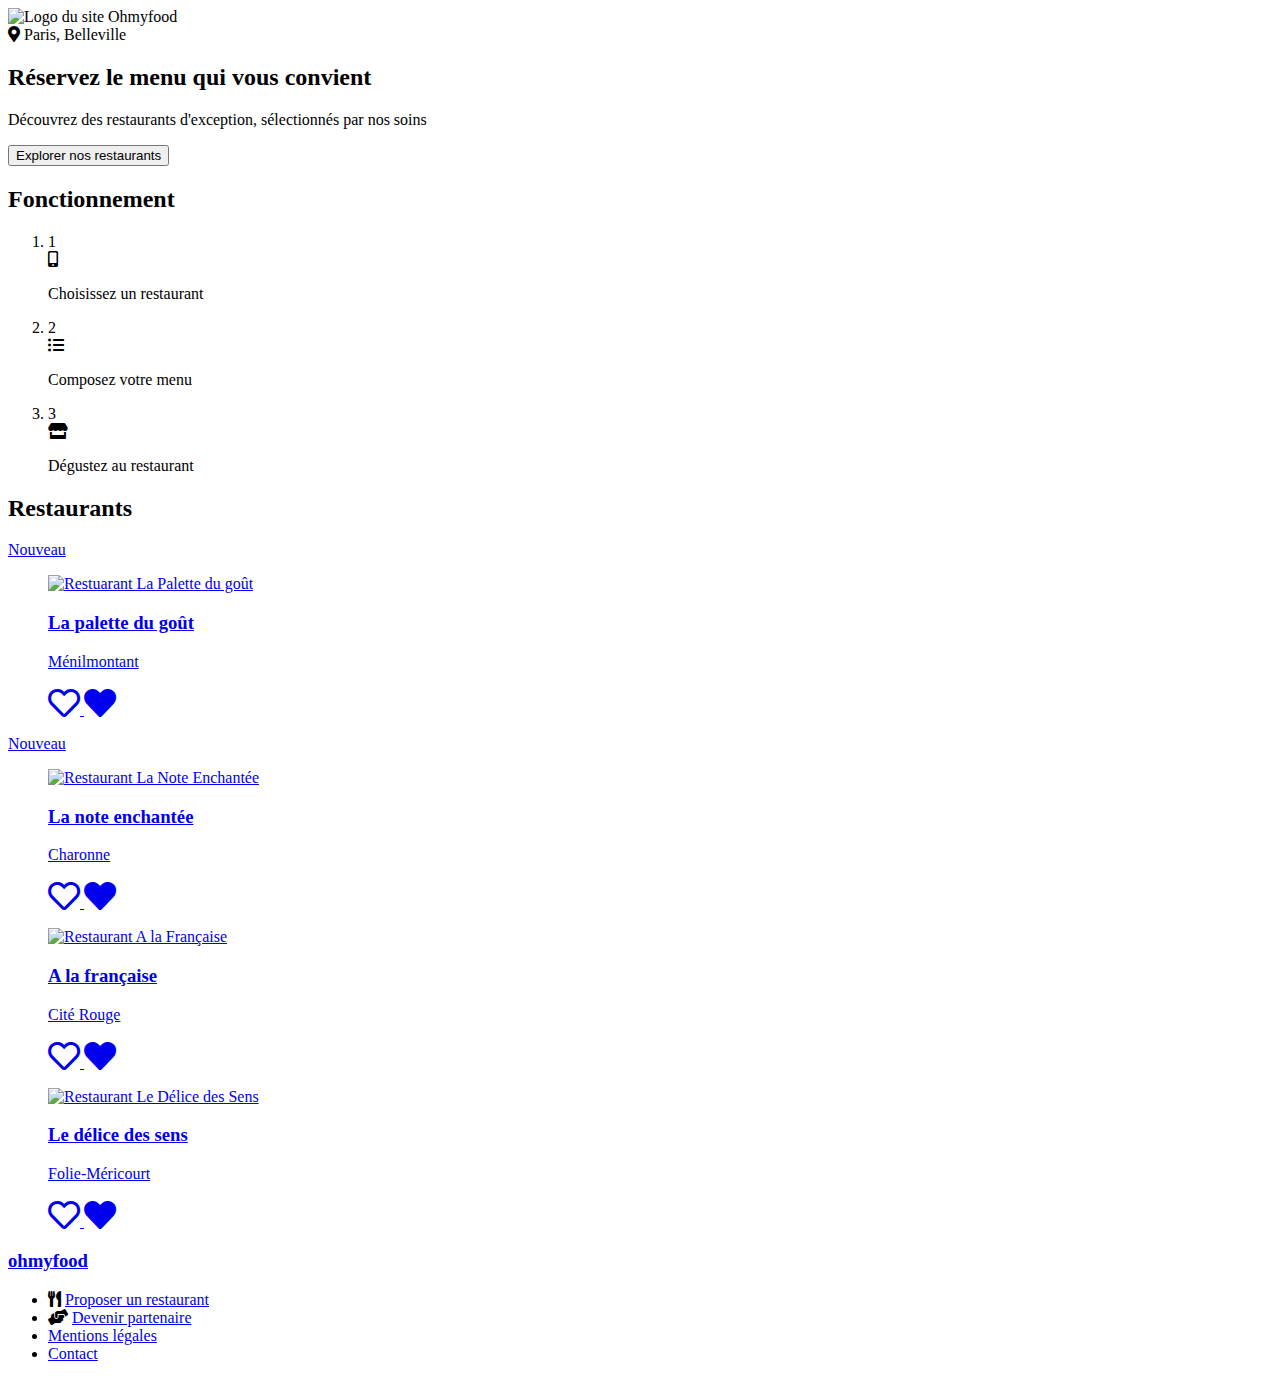
==== index.html @ de65bb00 "Ajout du fichier index.html" ====
<!DOCTYPE html>
<html lang="fr">
<head>
    <meta charset="UTF-8">
    <meta http-equiv="X-UA-Compatible" content="IE=edge">
    <meta name="viewport" content="width=device-width, initial-scale=1.0">
    <title>Ohmyfood</title>
    <link rel="stylesheet" type="text/css" href="sass/normalize.css">
    <link rel="stylesheet" type="text/css" href="sass/style.css">
    <link rel="stylesheet" href="https://cdnjs.cloudflare.com/ajax/libs/font-awesome/5.15.4/css/all.min.css" integrity="sha512-1ycn6IcaQQ40/MKBW2W4Rhis/DbILU74C1vSrLJxCq57o941Ym01SwNsOMqvEBFlcgUa6xLiPY/NS5R+E6ztJQ==" crossorigin="anonymous" referrerpolicy="no-referrer">
</head>
<body>
    <!--Loader-->
    <div class="loading-spinner">
        <div class="loading-spinner__border">
            <div class="loading-spinner__center"></div>
        </div>
    </div>
    <!--Fin du Loader-->
    
    <!--Début du Header-->
    <header>
        <div class="logo">
            <img src="images/logo/ohmyfood.png" alt="Logo du site Ohmyfood">
        </div>
    </header>
    <!--Fin du Header-->
    
    <main>
        <div class="location">
            <i class="fas fa-map-marker-alt"></i> 
            <span class="location__city"> Paris, Belleville</span>
        </div>

        <!--Début de la section Présentation-->
        <section class="presentation">
            <h2 class="presentation__heading">Réservez le menu qui vous convient</h2>
            <p class="presentation__text">Découvrez des restaurants d'exception, sélectionnés par nos soins</p>
            <button class="presentation__button">
                <span>Explorer nos restaurants</span>
            </button>
        </section>
        <!--Fin de la section Présentation-->

        <!--Début de la section Fonctionnement-->
        <section class="process">
            <h2>Fonctionnement</h2>
            <ol class="process__steps">
                <li class="process__step">
                    <div class="process__number">1</div>
                    <div class="process__icon">
                        <i class="fas fa-mobile-alt"></i>
                    </div>
                    <p class="process__text">Choisissez un restaurant</p>
                </li>

                <li class="process__step">
                    <div class="process__number">2</div>
                    <div class="process__icon">
                        <i class="fas fa-list-ul"></i>
                    </div>
                    <p class="process__text">Composez votre menu</p>
                </li>

                <li class="process__step">
                    <div class="process__number">3</div>
                    <div class="process__icon">
                        <i class="fas fa-store"></i>
                    </div>
                    <p class="process__text">Dégustez au restaurant</p>
                </li>
            </ol>
        </section>
        <!--Fin de la section Fonctionnement-->

        <!--Début de la section Restaurants-->
        <section class="restaurants">
            <div class="restaurants__title">
                <h2>Restaurants</h2>
            </div>
            <div class="restaurants__cards">
                <a href="la-palette-du-gout.html" class="card">
                    <div class="btn-new">Nouveau</div>
                    <figure>
                        <img class="card__image" src="images/restaurants/jay-wennington-N_Y88TWmGwA-unsplash.jpg" alt="Restuarant La Palette du goût">
                        <figcaption class="card__legend">
                            <div class="card__content">
                                <h3 class="card__title">La palette du goût</h3>
                                <p class="card__subtitle">Ménilmontant</p>
                            </div>
                            <div class="card__btn__heart">
                                <i class="far fa-heart fa-2x" aria-hidden="true"></i>
                                <i class="fas fa-heart fa-2x fa-heart-animated"></i>
                            </div>
                        </figcaption>   
                    </figure>
                    
                </a>
                <a href="la-note-enchantee.html" class="card">
                    <div class="btn-new">Nouveau</div>
                    <figure>
                        <img class="card__image" src="images/restaurants/stil-u2Lp8tXIcjw-unsplash.jpg" alt="Restaurant La Note Enchantée">
                        <figcaption class="card__legend">
                            <div class="card__content">
                                <h3 class="card__title">La note enchantée</h3>
                                <p class="card__subtitle">Charonne</p>
                            </div>
                            <div class="card__btn__heart">
                                <i class="far fa-heart fa-2x"></i>
                                <i class="fas fa-heart fa-2x fa-heart-animated"></i>
                            </div>
                        </figcaption>
                    </figure>
                </a>
                <a href="a-la-francaise.html" class="card">
                    <figure>
                        <img class="card__image" src="images/restaurants/toa-heftiba-DQKerTsQwi0-unsplash.jpg" alt="Restaurant A la Française">
                        <figcaption class="card__legend">
                            <div class="restaurants__content">
                                <h3 class="card__title">A la française</h3>
                                <p class="card__subtitle">Cité Rouge</p>
                            </div>
                            <div class="card__btn__heart">
                                <i class="far fa-heart fa-2x"></i>
                                <i class="fas fa-heart fa-2x fa-heart-animated"></i>
                            </div>
                        </figcaption>
                    </figure>
                </a>
                <a href="le-delice-des-sens.html" class="card">
                    <figure>
                        <img class="card__image" src="images/restaurants/louis-hansel-shotsoflouis-qNBGVyOCY8Q-unsplash.jpg" alt="Restaurant Le Délice des Sens">
                        <figcaption class="card__legend">
                            <div class="restaurants__content">
                                <h3 class="card__title">Le délice des sens</h3>
                                <p class="card__subtitle">Folie-Méricourt</p>
                            </div>
                            <div class="card__btn__heart">
                                <i class="far fa-heart fa-2x"></i>
                                <i class="fas fa-heart fa-2x fa-heart-animated"></i>
                            </div>
                        </figcaption>
                    </figure>
                </a>
            </div>
        </section>
        <!--Fin de la section Restaurants-->
    </main>

    <!--Début du Footer-->
    <footer>
        <a href="index.html" class="logo">
            <h3>ohmyfood</h3>
        </a>
        <ul>
            <li>
                <i class="fas fa-utensils"></i>
                <a href="#">Proposer un restaurant</a>
            </li>
            <li>
                <i class="fas fa-hands-helping"></i>
                <a href="#">Devenir partenaire</a>
            </li>
            <li>
                <a href="#">Mentions légales</a>
            </li>
            <li>
                <a href="mailto:contact@ohmyfood.com">Contact</a>
            </li>
        </ul>    
    </footer>
    <!--Fin du Footer-->
</body>
</html>
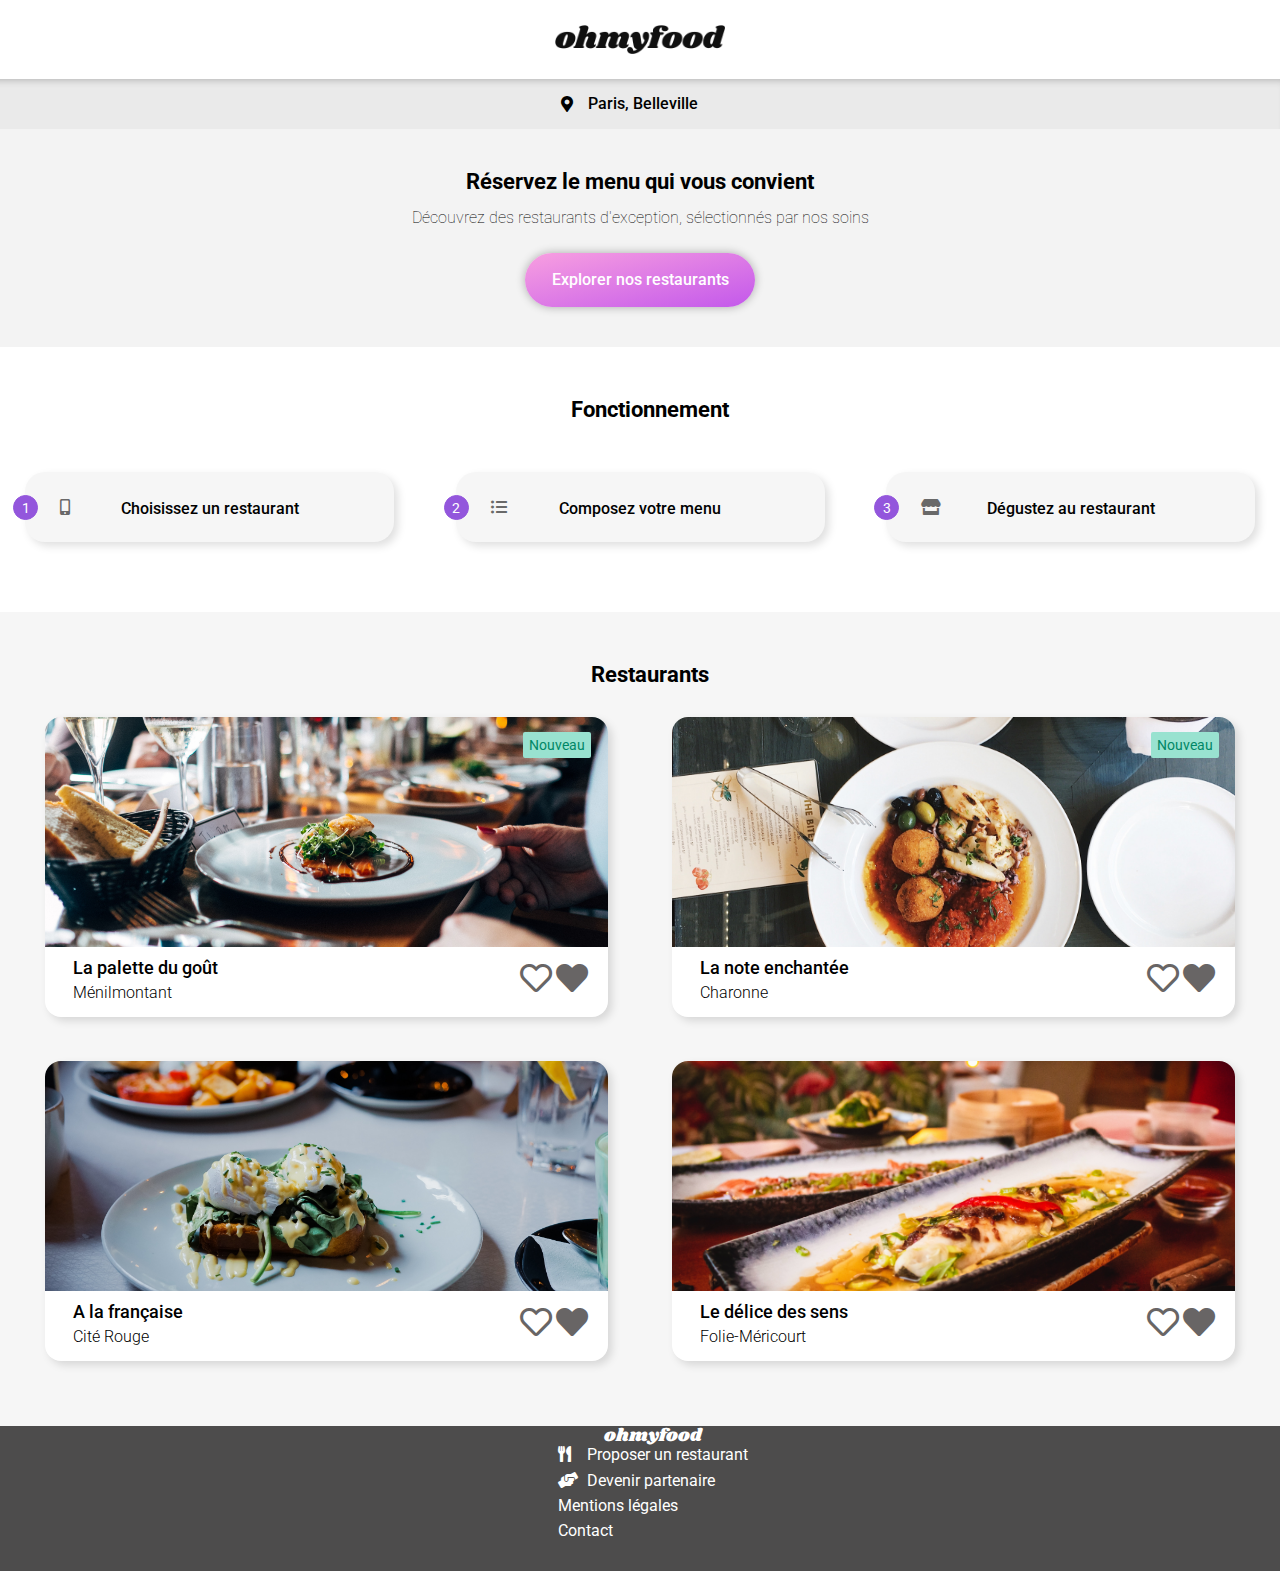
==== commit 3d12269e: "Corrections nom de class" ====
--- a/index.html
+++ b/index.html
@@ -34,7 +34,7 @@
 
         <!--Début de la section Présentation-->
         <section class="presentation">
-            <h2 class="presentation__heading">Réservez le menu qui vous convient</h2>
+            <h2 class="presentation__title">Réservez le menu qui vous convient</h2>
             <p class="presentation__text">Découvrez des restaurants d'exception, sélectionnés par nos soins</p>
             <button class="presentation__button">
                 <span>Explorer nos restaurants</span>
@@ -89,7 +89,7 @@
                                 <p class="card__subtitle">Ménilmontant</p>
                             </div>
                             <div class="card__btn__heart">
-                                <i class="far fa-heart fa-2x" aria-hidden="true"></i>
+                                <i class="far fa-heart fa-2x"></i>
                                 <i class="fas fa-heart fa-2x fa-heart-animated"></i>
                             </div>
                         </figcaption>   
@@ -149,7 +149,7 @@
 
     <!--Début du Footer-->
     <footer>
-        <a href="index.html" class="logo">
+        <a href="index.html" class="footer__title">
             <h3>ohmyfood</h3>
         </a>
         <ul>
--- a/sass/style.css
+++ b/sass/style.css
@@ -0,0 +1,621 @@
+@import url("https://fonts.googleapis.com/css2?family=Shrikhand&display=swap");
+@import url("https://fonts.googleapis.com/css2?family=Roboto:wght@100;300;400;500&display=swap");
+* {
+  padding: 0;
+  margin: 0;
+  -webkit-box-sizing: border-box;
+          box-sizing: border-box;
+}
+
+body {
+  width: 100%;
+  margin: auto;
+  font-family: "Roboto", sans-serif;
+  font-size: 16px;
+}
+
+ul,
+ol {
+  list-style-type: none;
+}
+
+a {
+  color: #000000;
+  text-decoration: none;
+  cursor: pointer;
+}
+
+h1 {
+  font-size: 25px;
+  font-family: "Shrikhand, cursive";
+}
+
+h2 {
+  font-size: 22px;
+}
+
+h3 {
+  font-size: 18px;
+  font-weight: 500px;
+}
+
+h4 {
+  font-size: 16px;
+  font-weight: 500;
+}
+
+p {
+  font-size: 16px;
+  font-weight: 300;
+}
+
+.price {
+  font-weight: bold;
+}
+
+.loading-spinner {
+  width: 100vw;
+  height: 100vh;
+  background: #ffffff;
+  margin: auto;
+  position: fixed;
+  top: 0;
+  right: 0;
+  bottom: 0;
+  left: 0;
+  z-index: 100;
+  -webkit-animation: loading-spinner 3s linear;
+          animation: loading-spinner 3s linear;
+  visibility: hidden;
+}
+
+.loading-spinner__border {
+  display: -webkit-box;
+  display: -ms-flexbox;
+  display: flex;
+  -webkit-box-pack: center;
+      -ms-flex-pack: center;
+          justify-content: center;
+  -webkit-box-align: center;
+      -ms-flex-align: center;
+          align-items: center;
+  border: 8px solid transparent;
+  border-top: 8px solid #9356dc;
+  border-bottom: 8px solid #ff79da;
+  border-radius: 100px;
+  width: 120px;
+  height: 120px;
+  margin: auto;
+  position: fixed;
+  top: 0;
+  right: 0;
+  bottom: 0;
+  left: 0;
+  -webkit-animation: loading-spinner-border 3s linear;
+          animation: loading-spinner-border 3s linear;
+  z-index: 50;
+  visibility: hidden;
+}
+
+.loading-spinner__center {
+  background-color: #99e2d0;
+  width: 16px;
+  height: 16px;
+  border-radius: 100px;
+}
+
+@-webkit-keyframes loading-spinner {
+  0% {
+    visibility: visible;
+    opacity: 0.7;
+  }
+  70% {
+    opacity: 0.7;
+  }
+  100% {
+    opacity: 0;
+    visibility: hidden;
+  }
+}
+
+@keyframes loading-spinner {
+  0% {
+    visibility: visible;
+    opacity: 0.7;
+  }
+  70% {
+    opacity: 0.7;
+  }
+  100% {
+    opacity: 0;
+    visibility: hidden;
+  }
+}
+
+@-webkit-keyframes loading-spinner-border {
+  0% {
+    visibility: visible;
+    opacity: 1;
+    -webkit-transform: rotate(0deg);
+            transform: rotate(0deg);
+  }
+  70% {
+    opacity: 1;
+  }
+  100% {
+    -webkit-transform: rotate(360deg);
+            transform: rotate(360deg);
+    opacity: 0;
+    visibility: hidden;
+  }
+}
+
+@keyframes loading-spinner-border {
+  0% {
+    visibility: visible;
+    opacity: 1;
+    -webkit-transform: rotate(0deg);
+            transform: rotate(0deg);
+  }
+  70% {
+    opacity: 1;
+  }
+  100% {
+    -webkit-transform: rotate(360deg);
+            transform: rotate(360deg);
+    opacity: 0;
+    visibility: hidden;
+  }
+}
+
+header {
+  display: -webkit-box;
+  display: -ms-flexbox;
+  display: flex;
+  -webkit-box-pack: center;
+      -ms-flex-pack: center;
+          justify-content: center;
+  -webkit-box-align: center;
+      -ms-flex-align: center;
+          align-items: center;
+  width: 100%;
+}
+
+.logo {
+  margin: 25px 0 20px 0;
+}
+
+.logo img {
+  width: 170px;
+}
+
+footer {
+  background-color: #4d4c4c;
+  color: #ffffff;
+  width: 100%;
+  height: 175px;
+  height: 100%;
+  display: -webkit-box;
+  display: -ms-flexbox;
+  display: flex;
+  -webkit-box-orient: vertical;
+  -webkit-box-direction: normal;
+      -ms-flex-direction: column;
+          flex-direction: column;
+}
+
+@media screen and (min-width: 768px) {
+  footer {
+    display: -webkit-box;
+    display: -ms-flexbox;
+    display: flex;
+    -webkit-box-pack: center;
+        -ms-flex-pack: center;
+            justify-content: center;
+    -webkit-box-align: center;
+        -ms-flex-align: center;
+            align-items: center;
+  }
+}
+
+footer a {
+  color: #ffffff;
+}
+
+footer h3 {
+  font-family: "Shrikhand", "cursive";
+  font-weight: lighter;
+  color: #ffffff;
+  padding-left: 25px;
+}
+
+footer ul {
+  font-size: 16px;
+}
+
+footer ul li {
+  margin-bottom: 7px;
+  margin-left: 25px;
+}
+
+footer ul li:last-child {
+  margin-bottom: 30px;
+}
+
+footer ul .fas {
+  color: #ffffff;
+  width: 15px;
+  padding-left: 0;
+  padding-right: 25px;
+}
+
+/**** Localisation ****/
+.location {
+  display: -webkit-box;
+  display: -ms-flexbox;
+  display: flex;
+  -webkit-box-pack: center;
+      -ms-flex-pack: center;
+          justify-content: center;
+  -webkit-box-align: center;
+      -ms-flex-align: center;
+          align-items: center;
+  background-color: #eaeaea;
+  -webkit-box-shadow: inset 0 7px 9px -7px rgba(0, 0, 0, 0.3);
+          box-shadow: inset 0 7px 9px -7px rgba(0, 0, 0, 0.3);
+  height: 50px;
+  margin-left: -22px;
+}
+
+.location i {
+  margin-right: 15px;
+}
+
+.location__city {
+  margin: 15px 0;
+  text-align: center;
+  font-weight: 500;
+}
+
+.presentation {
+  background-color: #f3f3f3;
+  display: -webkit-box;
+  display: -ms-flexbox;
+  display: flex;
+  -webkit-box-pack: center;
+      -ms-flex-pack: center;
+          justify-content: center;
+  -webkit-box-align: center;
+      -ms-flex-align: center;
+          align-items: center;
+  -webkit-box-orient: vertical;
+  -webkit-box-direction: normal;
+      -ms-flex-direction: column;
+          flex-direction: column;
+  padding: 40px;
+}
+
+.presentation__heading {
+  text-align: center;
+  padding: 0 10px;
+}
+
+.presentation__text {
+  text-align: center;
+  margin: 15px 0 25px 0;
+  font-weight: 100;
+}
+
+.presentation__button {
+  opacity: 1;
+  background: -webkit-gradient(linear, left top, right bottom, from(#f89fe0), to(#c358eb));
+  background: linear-gradient(to bottom right, #f89fe0, #c358eb);
+  outline: none;
+  border: none;
+  border-radius: 100px;
+  width: 230px;
+  color: #ffffff;
+  font-size: 16px;
+  font-weight: 500;
+  text-align: center;
+  padding: 18px 20px;
+  -webkit-box-shadow: 0 0 10px 0 rgba(0, 0, 0, 0.3);
+          box-shadow: 0 0 10px 0 rgba(0, 0, 0, 0.3);
+  -webkit-transition: all 0.3s ease-in-out;
+  transition: all 0.3s ease-in-out;
+}
+
+.presentation__button:hover {
+  opacity: 0.8;
+  -webkit-box-shadow: 0 0 10px 0 rgba(0, 0, 0, 0.6);
+          box-shadow: 0 0 10px 0 rgba(0, 0, 0, 0.6);
+  cursor: pointer;
+}
+
+/**** Section Fonctionnement ****/
+.process {
+  width: 100%;
+}
+
+.process h2 {
+  margin: 50px 0 20px 20px;
+}
+
+@media screen and (min-width: 768px) {
+  .process h2 {
+    text-align: center;
+  }
+}
+
+.process__steps {
+  margin: 0 25px;
+  display: -webkit-box;
+  display: -ms-flexbox;
+  display: flex;
+  -webkit-box-orient: vertical;
+  -webkit-box-direction: normal;
+      -ms-flex-direction: column;
+          flex-direction: column;
+}
+
+@media screen and (min-width: 768px) {
+  .process__steps {
+    -webkit-box-orient: horizontal;
+    -webkit-box-direction: normal;
+        -ms-flex-direction: row;
+            flex-direction: row;
+    -ms-flex-wrap: wrap;
+        flex-wrap: wrap;
+    -ms-flex-pack: distribute;
+        justify-content: space-around;
+  }
+}
+
+@media screen and (min-width: 992px) {
+  .process__steps {
+    -webkit-box-pack: justify;
+        -ms-flex-pack: justify;
+            justify-content: space-between;
+  }
+}
+
+.process__steps .process__step {
+  width: 375px;
+  width: 100%;
+  height: 70px;
+  -webkit-box-shadow: 4px 4px 8px rgba(0, 0, 0, 0.125);
+          box-shadow: 4px 4px 8px rgba(0, 0, 0, 0.125);
+  -webkit-box-orient: horizontal;
+  -webkit-box-direction: normal;
+      -ms-flex-direction: row;
+          flex-direction: row;
+  -webkit-box-pack: start;
+      -ms-flex-pack: start;
+          justify-content: flex-start;
+  -webkit-box-align: center;
+      -ms-flex-align: center;
+          align-items: center;
+  margin-left: 6px;
+  margin-bottom: 25px;
+  border-radius: 20px;
+  background: #f6f6f6;
+  position: relative;
+  -webkit-transition: background-color 0.3s ease-in-out;
+  transition: background-color 0.3s ease-in-out;
+}
+
+@media screen and (min-width: 768px) {
+  .process__steps .process__step {
+    width: 45%;
+    margin: 30px 0;
+  }
+}
+
+@media screen and (min-width: 992px) {
+  .process__steps .process__step {
+    width: 30%;
+  }
+}
+
+.process__steps .process__step:hover {
+  background-color: #faf5ff;
+  cursor: pointer;
+}
+
+.process__steps .process__step .process__number {
+  display: -webkit-box;
+  display: -ms-flexbox;
+  display: flex;
+  -webkit-box-pack: center;
+      -ms-flex-pack: center;
+          justify-content: center;
+  -webkit-box-align: center;
+      -ms-flex-align: center;
+          align-items: center;
+  background: #9356dc;
+  color: #ffffff;
+  border-radius: 100px;
+  border: 1px solid #9356dc;
+  font-size: 14px;
+  width: 25px;
+  height: 25px;
+  position: absolute;
+  left: -12px;
+  top: 23px;
+}
+
+.process__steps .process__step .process__icon {
+  margin: 27px 35px 0 35px;
+  color: #696969;
+  -webkit-transition: color 0.3s ease-in-out;
+  transition: color 0.3s ease-in-out;
+}
+
+.process__steps .process__step .process__icon:hover {
+  color: #9356dc;
+}
+
+.process__steps .process__step .process__text {
+  font-weight: 500;
+  text-align: center;
+  margin-top: -18px;
+}
+
+/**** Section Restaurants ****/
+.restaurants {
+  background-color: #f6f6f6;
+  margin-top: 40px;
+  display: -webkit-box;
+  display: -ms-flexbox;
+  display: flex;
+  -webkit-box-orient: vertical;
+  -webkit-box-direction: normal;
+      -ms-flex-direction: column;
+          flex-direction: column;
+  width: 100%;
+}
+
+.restaurants__title {
+  margin: 50px 0 15px 20px;
+}
+
+@media screen and (min-width: 768px) {
+  .restaurants__title {
+    text-align: center;
+  }
+}
+
+.restaurants__cards {
+  display: -webkit-box;
+  display: -ms-flexbox;
+  display: flex;
+  -webkit-box-orient: horizontal;
+  -webkit-box-direction: normal;
+      -ms-flex-direction: row;
+          flex-direction: row;
+  -ms-flex-wrap: wrap;
+      flex-wrap: wrap;
+  -webkit-box-pack: space-evenly;
+      -ms-flex-pack: space-evenly;
+          justify-content: space-evenly;
+  width: 100%;
+}
+
+.card {
+  width: 335px;
+  width: 100%;
+  height: 252px;
+  border-radius: 16px;
+  background-color: #ffffff;
+  -webkit-box-shadow: 4px 4px 8px rgba(0, 0, 0, 0.125);
+          box-shadow: 4px 4px 8px rgba(0, 0, 0, 0.125);
+  margin: 14px 20px;
+  position: relative;
+}
+
+@media screen and (min-width: 768px) {
+  .card {
+    width: 44%;
+    margin-bottom: 30px;
+  }
+}
+
+@media screen and (min-width: 992px) {
+  .card {
+    height: 300px;
+  }
+}
+
+@media screen and (min-width: 1400px) {
+  .card {
+    height: 380px;
+  }
+}
+
+.card figure {
+  height: 252px;
+}
+
+@media screen and (min-width: 992px) {
+  .card figure {
+    height: 300px;
+  }
+}
+
+@media screen and (min-width: 1400px) {
+  .card figure {
+    height: 380px;
+  }
+}
+
+.card__image {
+  -o-object-fit: cover;
+     object-fit: cover;
+  border-top-left-radius: 16px;
+  border-top-right-radius: 16px;
+  width: 100%;
+  height: 100%;
+  max-height: 188px;
+}
+
+@media screen and (min-width: 992px) {
+  .card__image {
+    max-height: 230px;
+  }
+}
+
+@media screen and (min-width: 1400px) {
+  .card__image {
+    max-height: 315px;
+  }
+}
+
+.card__legend {
+  display: -webkit-box;
+  display: -ms-flexbox;
+  display: flex;
+  -webkit-box-orient: vertical;
+  -webkit-box-direction: normal;
+      -ms-flex-direction: column;
+          flex-direction: column;
+  -webkit-box-pack: justify;
+      -ms-flex-pack: justify;
+          justify-content: space-between;
+  margin-left: 5%;
+  margin-top: 7px;
+  position: relative;
+}
+
+.card__title {
+  font-weight: 500;
+  margin-bottom: 5px;
+}
+
+.card:last-child {
+  margin-bottom: 65px;
+}
+
+.btn-new {
+  color: #008766;
+  background: #99e2d0;
+  padding: 5px;
+  border-radius: 2px;
+  position: absolute;
+  right: 3%;
+  top: 5%;
+  font-weight: 400;
+  font-size: 14px;
+  width: 68px;
+  max-width: 68px;
+  width: 100%;
+  text-align: center;
+  /*animation: clignote 2s linear infinite;*/
+}
+
+.card__btn__heart {
+  position: absolute;
+  right: 20px;
+  top: 4px;
+  color: #686565;
+}
+/*# sourceMappingURL=style.css.map */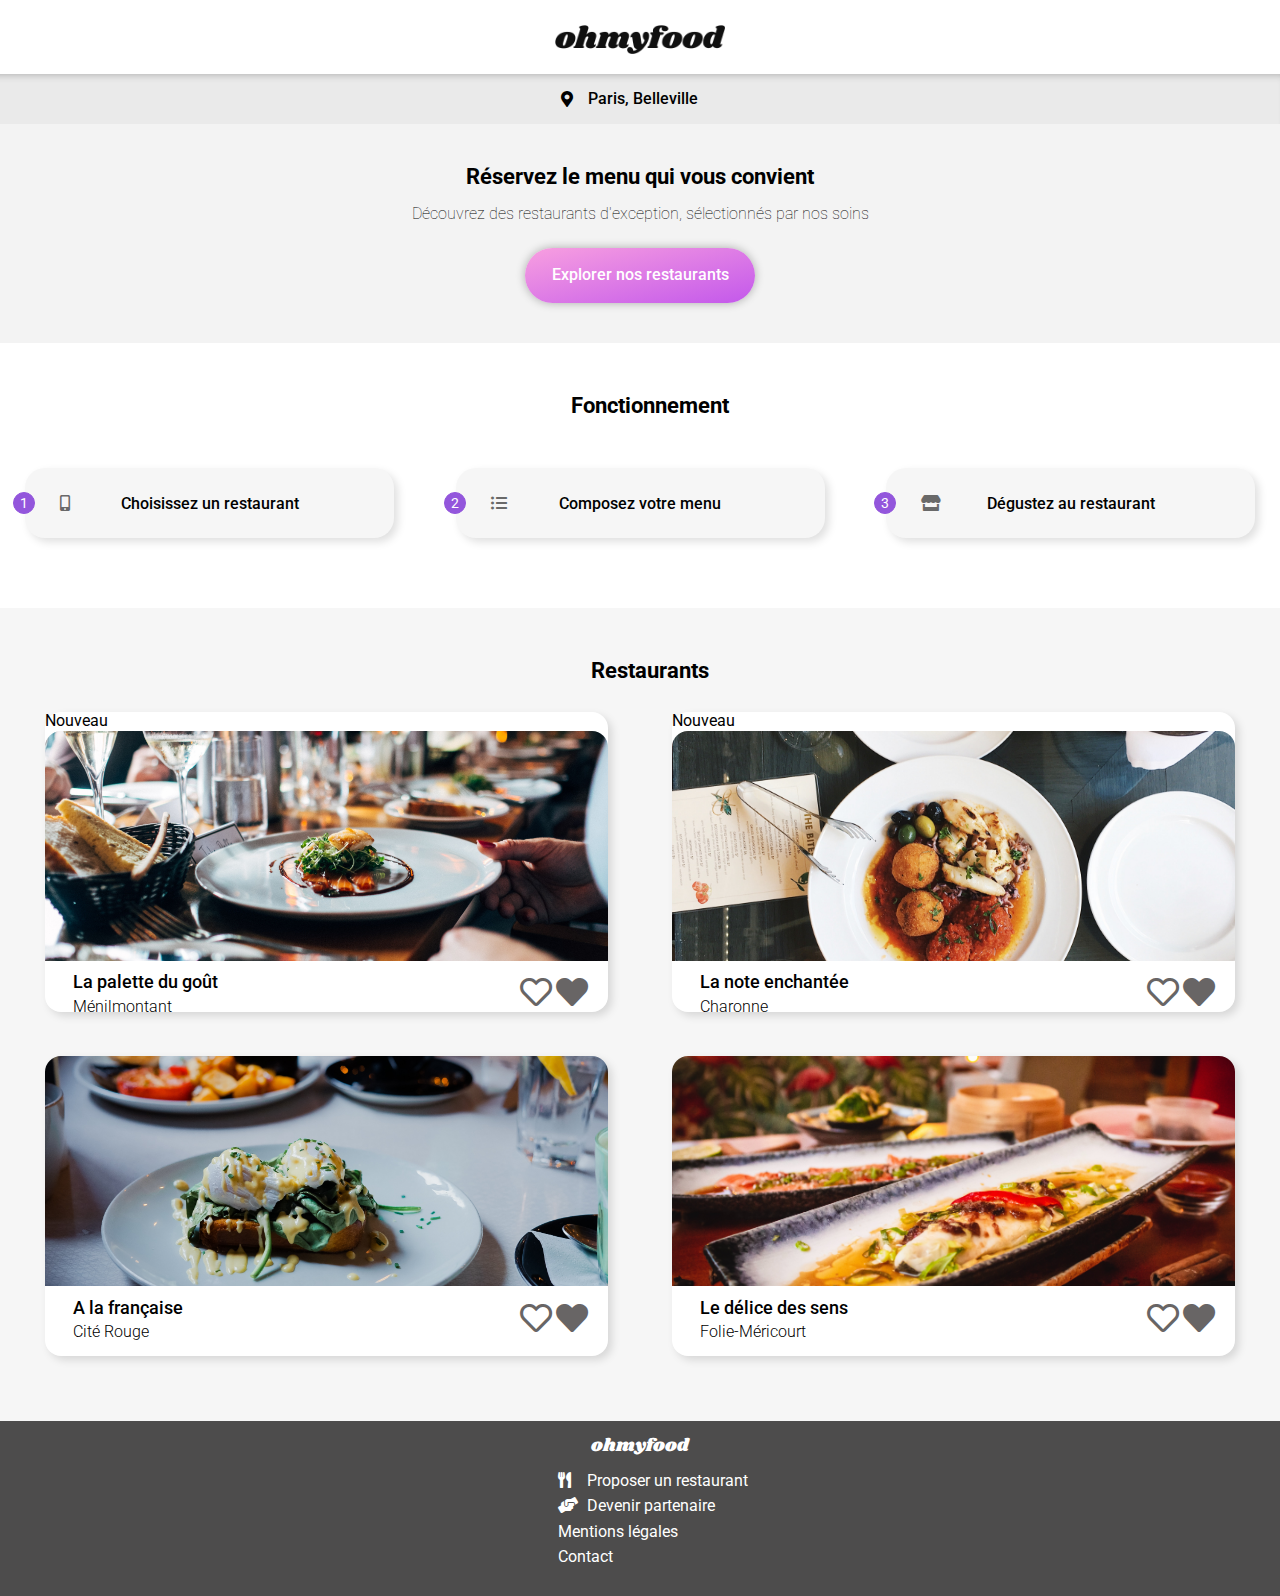
==== commit bfb9a9f9: "Ajout de class pour le bouton Nouveau, le coeur et les titres" ====
--- a/index.html
+++ b/index.html
@@ -44,7 +44,7 @@
 
         <!--Début de la section Fonctionnement-->
         <section class="process">
-            <h2>Fonctionnement</h2>
+            <h2 class="process__title">Fonctionnement</h2>
             <ol class="process__steps">
                 <li class="process__step">
                     <div class="process__number">1</div>
@@ -75,12 +75,10 @@
 
         <!--Début de la section Restaurants-->
         <section class="restaurants">
-            <div class="restaurants__title">
-                <h2>Restaurants</h2>
-            </div>
+            <h2 class="restaurants__title">Restaurants</h2>
             <div class="restaurants__cards">
                 <a href="la-palette-du-gout.html" class="card">
-                    <div class="btn-new">Nouveau</div>
+                    <div class="card__btn-new">Nouveau</div>
                     <figure>
                         <img class="card__image" src="images/restaurants/jay-wennington-N_Y88TWmGwA-unsplash.jpg" alt="Restuarant La Palette du goût">
                         <figcaption class="card__legend">
@@ -89,15 +87,15 @@
                                 <p class="card__subtitle">Ménilmontant</p>
                             </div>
                             <div class="card__btn__heart">
-                                <i class="far fa-heart fa-2x"></i>
-                                <i class="fas fa-heart fa-2x fa-heart-animated"></i>
+                                <i class="far fa-heart fa-2x card__btn__heart--empty"></i>
+                                <i class="fas fa-heart fa-2x card__btn__heart--animated"></i>
                             </div>
                         </figcaption>   
                     </figure>
                     
                 </a>
                 <a href="la-note-enchantee.html" class="card">
-                    <div class="btn-new">Nouveau</div>
+                    <div class="card__btn-new">Nouveau</div>
                     <figure>
                         <img class="card__image" src="images/restaurants/stil-u2Lp8tXIcjw-unsplash.jpg" alt="Restaurant La Note Enchantée">
                         <figcaption class="card__legend">
@@ -106,8 +104,8 @@
                                 <p class="card__subtitle">Charonne</p>
                             </div>
                             <div class="card__btn__heart">
-                                <i class="far fa-heart fa-2x"></i>
-                                <i class="fas fa-heart fa-2x fa-heart-animated"></i>
+                                <i class="far fa-heart fa-2x card__btn__heart--empty"></i>
+                                <i class="fas fa-heart fa-2x card__btn__heart--animated"></i>
                             </div>
                         </figcaption>
                     </figure>
@@ -121,8 +119,8 @@
                                 <p class="card__subtitle">Cité Rouge</p>
                             </div>
                             <div class="card__btn__heart">
-                                <i class="far fa-heart fa-2x"></i>
-                                <i class="fas fa-heart fa-2x fa-heart-animated"></i>
+                                <i class="far fa-heart fa-2x card__btn__heart--empty"></i>
+                                <i class="fas fa-heart fa-2x card__btn__heart--animated"></i>
                             </div>
                         </figcaption>
                     </figure>
@@ -136,8 +134,8 @@
                                 <p class="card__subtitle">Folie-Méricourt</p>
                             </div>
                             <div class="card__btn__heart">
-                                <i class="far fa-heart fa-2x"></i>
-                                <i class="fas fa-heart fa-2x fa-heart-animated"></i>
+                                <i class="far fa-heart fa-2x card__btn__heart--empty"></i>
+                                <i class="fas fa-heart fa-2x card__btn__heart--animated"></i>
                             </div>
                         </figcaption>
                     </figure>
--- a/sass/style.css
+++ b/sass/style.css
@@ -27,7 +27,7 @@
 
 h1 {
   font-size: 25px;
-  font-family: "Shrikhand, cursive";
+  font-family: "Shrikhand", "cursive";
 }
 
 h2 {
@@ -169,6 +169,12 @@
 }
 
 header {
+  margin: 25px 0 20px 0;
+  width: 100%;
+  position: relative;
+}
+
+header .logo {
   display: -webkit-box;
   display: -ms-flexbox;
   display: flex;
@@ -178,15 +184,33 @@
   -webkit-box-align: center;
       -ms-flex-align: center;
           align-items: center;
-  width: 100%;
-}
-
-.logo {
   margin: 25px 0 20px 0;
 }
 
-.logo img {
+header .logo img {
   width: 170px;
+}
+
+.fa-arrow-left::before {
+  content: "\f060";
+  position: absolute;
+  left: 32px;
+  height: 32px;
+  width: 32px;
+  display: -webkit-box;
+  display: -ms-flexbox;
+  display: flex;
+  -webkit-box-pack: center;
+      -ms-flex-pack: center;
+          justify-content: center;
+  -webkit-box-align: center;
+      -ms-flex-align: center;
+          align-items: center;
+  top: 50%;
+  -webkit-transform: translateY(-50%);
+          transform: translateY(-50%);
+  font-size: 18px;
+  font-weight: bold;
 }
 
 footer {
@@ -226,7 +250,13 @@
   font-family: "Shrikhand", "cursive";
   font-weight: lighter;
   color: #ffffff;
-  padding-left: 25px;
+  margin: 15px 0 15px 25px;
+}
+
+@media screen and (min-width: 768px) {
+  footer h3 {
+    margin-left: 0;
+  }
 }
 
 footer ul {
@@ -295,7 +325,7 @@
   padding: 40px;
 }
 
-.presentation__heading {
+.presentation__title {
   text-align: center;
   padding: 0 10px;
 }
@@ -437,11 +467,13 @@
   border-radius: 100px;
   border: 1px solid #9356dc;
   font-size: 14px;
-  width: 25px;
-  height: 25px;
+  width: 22px;
+  height: 22px;
   position: absolute;
   left: -12px;
-  top: 23px;
+  top: 50%;
+  -webkit-transform: translateY(-50%);
+          transform: translateY(-50%);
 }
 
 .process__steps .process__step .process__icon {
@@ -618,4 +650,191 @@
   top: 4px;
   color: #686565;
 }
+
+/**** Image ****/
+.hero__img {
+  width: 100%;
+}
+
+.hero__img img {
+  width: 100%;
+  max-width: 100%;
+  height: 100%;
+  max-height: 500px;
+  -o-object-fit: cover;
+     object-fit: cover;
+}
+
+/**** Section menu ****/
+.menu {
+  position: relative;
+  padding: 15px;
+  margin: 0 auto;
+  background-color: #f6f6f6;
+  border-top-left-radius: 35px;
+  border-top-right-radius: 35px;
+  margin-top: -70px;
+  z-index: 1;
+}
+
+.menu__heading {
+  display: -webkit-box;
+  display: -ms-flexbox;
+  display: flex;
+  -webkit-box-orient: horizontal;
+  -webkit-box-direction: normal;
+      -ms-flex-direction: row;
+          flex-direction: row;
+  -webkit-box-align: center;
+      -ms-flex-align: center;
+          align-items: center;
+  -webkit-box-pack: justify;
+      -ms-flex-pack: justify;
+          justify-content: space-between;
+}
+
+.menus {
+  display: -webkit-box;
+  display: -ms-flexbox;
+  display: flex;
+  -webkit-box-orient: vertical;
+  -webkit-box-direction: normal;
+      -ms-flex-direction: column;
+          flex-direction: column;
+  gap: 20px;
+  -webkit-box-pack: space-evenly;
+      -ms-flex-pack: space-evenly;
+          justify-content: space-evenly;
+  margin-top: 20px;
+}
+
+.submenu {
+  width: 100%;
+}
+
+.submenu__title {
+  margin-bottom: 20px;
+  text-transform: uppercase;
+  font-weight: 300;
+}
+
+.submenu__title::after {
+  content: "";
+  display: block;
+  width: 45px;
+  height: 3px;
+  margin-top: 3px;
+  background-color: #99e2d0;
+}
+
+.menuItem {
+  width: 100%;
+  height: 70px;
+  display: -webkit-box;
+  display: -ms-flexbox;
+  display: flex;
+  position: relative;
+  margin: 18px 0;
+  background-color: #ffffff;
+  -webkit-box-shadow: 4px 4px 8px rgba(0, 0, 0, 0.125);
+          box-shadow: 4px 4px 8px rgba(0, 0, 0, 0.125);
+  border-radius: 15px;
+  overflow: hidden;
+  cursor: pointer;
+}
+
+.menuItem__legend {
+  width: 100%;
+  padding: 12px;
+  overflow: hidden;
+}
+
+.menuItem h4,
+.menuItem p {
+  white-space: nowrap;
+  overflow: hidden;
+  text-overflow: ellipsis;
+}
+
+.menuItem h4 {
+  font-weight: 500;
+}
+
+.menuItem p {
+  margin-top: 10px;
+  font-size: 15px;
+}
+
+.menuItem .price {
+  -ms-flex-item-align: end;
+      align-self: flex-end;
+  padding-bottom: 12px;
+  padding-right: 20px;
+  font-weight: 500;
+  font-size: 15px;
+}
+
+.menuItem .confirmation {
+  display: -webkit-box;
+  display: -ms-flexbox;
+  display: flex;
+  -webkit-box-pack: center;
+      -ms-flex-pack: center;
+          justify-content: center;
+  -webkit-box-align: center;
+      -ms-flex-align: center;
+          align-items: center;
+  padding: 10px 20px;
+  display: none;
+  border-top-right-radius: 15px;
+  border-bottom-right-radius: 15px;
+  background-color: #99e2d0;
+}
+
+.menuItem .confirmation i {
+  font-size: 20px;
+  color: #ffffff;
+}
+
+/**** Bouton Commander ****/
+.orderMeal {
+  width: 100%;
+  display: -webkit-box;
+  display: -ms-flexbox;
+  display: flex;
+  -webkit-box-pack: center;
+      -ms-flex-pack: center;
+          justify-content: center;
+  -webkit-box-align: center;
+      -ms-flex-align: center;
+          align-items: center;
+}
+
+.orderMeal__btn {
+  opacity: 1;
+  background: -webkit-gradient(linear, left top, right bottom, from(#f89fe0), to(#c358eb));
+  background: linear-gradient(to bottom right, #f89fe0, #c358eb);
+  outline: none;
+  border: none;
+  border-radius: 100px;
+  width: 230px;
+  color: #ffffff;
+  font-size: 16px;
+  font-weight: 500;
+  text-align: center;
+  padding: 18px 20px;
+  -webkit-box-shadow: 0 0 10px 0 rgba(0, 0, 0, 0.3);
+          box-shadow: 0 0 10px 0 rgba(0, 0, 0, 0.3);
+  -webkit-transition: all 0.3s ease-in-out;
+  transition: all 0.3s ease-in-out;
+  margin-top: 40px;
+  margin-bottom: 70px;
+}
+
+.orderMeal__btn:hover {
+  opacity: 0.8;
+  -webkit-box-shadow: 0 0 10px 0 rgba(0, 0, 0, 0.6);
+          box-shadow: 0 0 10px 0 rgba(0, 0, 0, 0.6);
+  cursor: pointer;
+}
 /*# sourceMappingURL=style.css.map */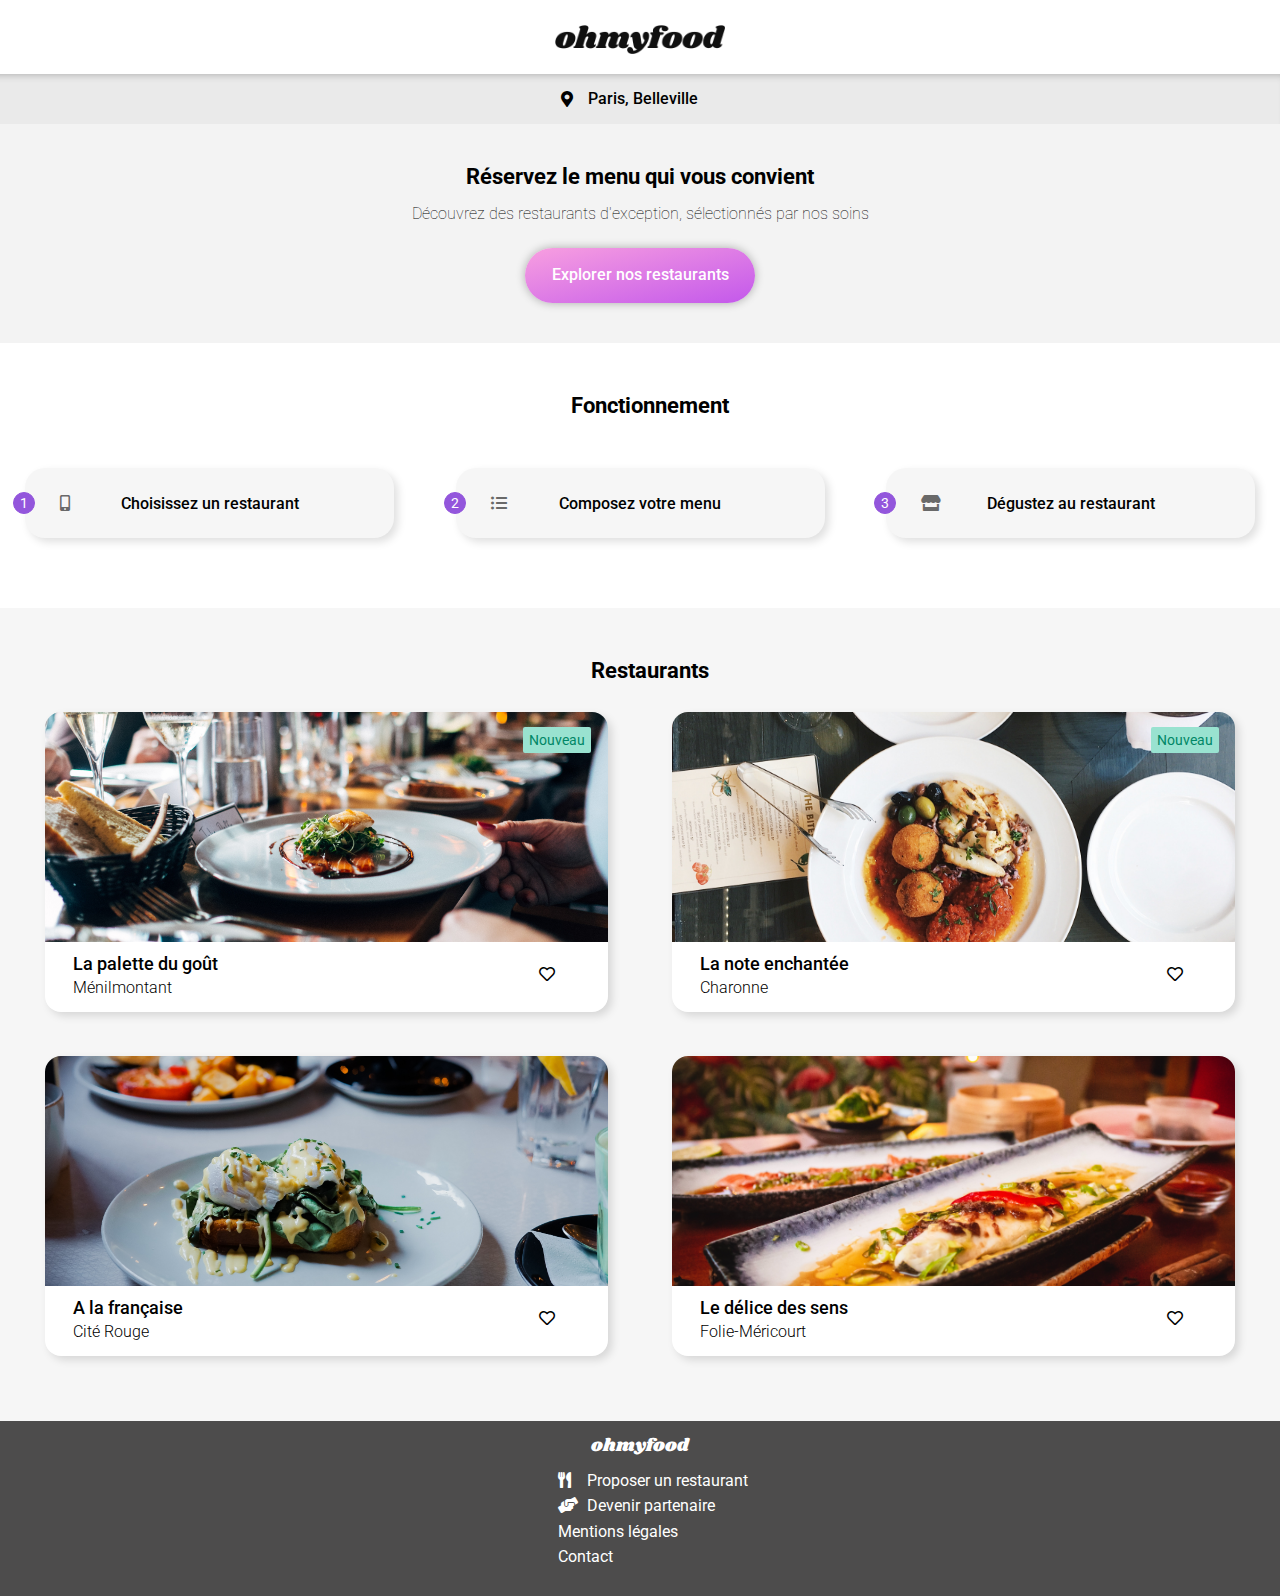
==== commit cf2ab2aa: "Modification icone du coeur" ====
--- a/index.html
+++ b/index.html
@@ -87,8 +87,8 @@
                                 <p class="card__subtitle">Ménilmontant</p>
                             </div>
                             <div class="card__btn__heart">
-                                <i class="far fa-heart fa-2x card__btn__heart--empty"></i>
-                                <i class="fas fa-heart fa-2x card__btn__heart--animated"></i>
+                                <i class="far fa-heart card__btn__heart--empty"></i>
+                                <i class="fas fa-heart card__btn__heart--animated"></i>
                             </div>
                         </figcaption>   
                     </figure>
@@ -104,8 +104,8 @@
                                 <p class="card__subtitle">Charonne</p>
                             </div>
                             <div class="card__btn__heart">
-                                <i class="far fa-heart fa-2x card__btn__heart--empty"></i>
-                                <i class="fas fa-heart fa-2x card__btn__heart--animated"></i>
+                                <i class="far fa-heart card__btn__heart--empty"></i>
+                                <i class="fas fa-heart card__btn__heart--animated"></i>
                             </div>
                         </figcaption>
                     </figure>
@@ -119,8 +119,8 @@
                                 <p class="card__subtitle">Cité Rouge</p>
                             </div>
                             <div class="card__btn__heart">
-                                <i class="far fa-heart fa-2x card__btn__heart--empty"></i>
-                                <i class="fas fa-heart fa-2x card__btn__heart--animated"></i>
+                                <i class="far fa-heart card__btn__heart--empty"></i>
+                                <i class="fas fa-heart card__btn__heart--animated"></i>
                             </div>
                         </figcaption>
                     </figure>
@@ -134,8 +134,8 @@
                                 <p class="card__subtitle">Folie-Méricourt</p>
                             </div>
                             <div class="card__btn__heart">
-                                <i class="far fa-heart fa-2x card__btn__heart--empty"></i>
-                                <i class="fas fa-heart fa-2x card__btn__heart--animated"></i>
+                                <i class="far fa-heart card__btn__heart--empty"></i>
+                                <i class="fas fa-heart card__btn__heart--animated"></i>
                             </div>
                         </figcaption>
                     </figure>
--- a/sass/style.css
+++ b/sass/style.css
@@ -367,12 +367,12 @@
   width: 100%;
 }
 
-.process h2 {
+.process__title {
   margin: 50px 0 20px 20px;
 }
 
 @media screen and (min-width: 768px) {
-  .process h2 {
+  .process__title {
     text-align: center;
   }
 }
@@ -409,7 +409,7 @@
   }
 }
 
-.process__steps .process__step {
+.process__step {
   width: 375px;
   width: 100%;
   height: 70px;
@@ -435,24 +435,28 @@
 }
 
 @media screen and (min-width: 768px) {
-  .process__steps .process__step {
+  .process__step {
     width: 45%;
     margin: 30px 0;
   }
 }
 
 @media screen and (min-width: 992px) {
-  .process__steps .process__step {
+  .process__step {
     width: 30%;
   }
 }
 
-.process__steps .process__step:hover {
+.process__step:hover {
   background-color: #faf5ff;
   cursor: pointer;
 }
 
-.process__steps .process__step .process__number {
+.process__step:hover > .process__icon {
+  color: #9356dc;
+}
+
+.process__number {
   display: -webkit-box;
   display: -ms-flexbox;
   display: flex;
@@ -476,18 +480,15 @@
           transform: translateY(-50%);
 }
 
-.process__steps .process__step .process__icon {
+.process__icon {
   margin: 27px 35px 0 35px;
   color: #696969;
+  font-size: 16px;
   -webkit-transition: color 0.3s ease-in-out;
   transition: color 0.3s ease-in-out;
 }
 
-.process__steps .process__step .process__icon:hover {
-  color: #9356dc;
-}
-
-.process__steps .process__step .process__text {
+.process__text {
   font-weight: 500;
   text-align: center;
   margin-top: -18px;
@@ -543,6 +544,15 @@
           box-shadow: 4px 4px 8px rgba(0, 0, 0, 0.125);
   margin: 14px 20px;
   position: relative;
+  -webkit-transition: -webkit-transform 0.3s ease-in-out;
+  transition: -webkit-transform 0.3s ease-in-out;
+  transition: transform 0.3s ease-in-out;
+  transition: transform 0.3s ease-in-out, -webkit-transform 0.3s ease-in-out;
+}
+
+.card:hover {
+  -webkit-transform: scale(1.02);
+          transform: scale(1.02);
 }
 
 @media screen and (min-width: 768px) {
@@ -564,70 +574,7 @@
   }
 }
 
-.card figure {
-  height: 252px;
-}
-
-@media screen and (min-width: 992px) {
-  .card figure {
-    height: 300px;
-  }
-}
-
-@media screen and (min-width: 1400px) {
-  .card figure {
-    height: 380px;
-  }
-}
-
-.card__image {
-  -o-object-fit: cover;
-     object-fit: cover;
-  border-top-left-radius: 16px;
-  border-top-right-radius: 16px;
-  width: 100%;
-  height: 100%;
-  max-height: 188px;
-}
-
-@media screen and (min-width: 992px) {
-  .card__image {
-    max-height: 230px;
-  }
-}
-
-@media screen and (min-width: 1400px) {
-  .card__image {
-    max-height: 315px;
-  }
-}
-
-.card__legend {
-  display: -webkit-box;
-  display: -ms-flexbox;
-  display: flex;
-  -webkit-box-orient: vertical;
-  -webkit-box-direction: normal;
-      -ms-flex-direction: column;
-          flex-direction: column;
-  -webkit-box-pack: justify;
-      -ms-flex-pack: justify;
-          justify-content: space-between;
-  margin-left: 5%;
-  margin-top: 7px;
-  position: relative;
-}
-
-.card__title {
-  font-weight: 500;
-  margin-bottom: 5px;
-}
-
-.card:last-child {
-  margin-bottom: 65px;
-}
-
-.btn-new {
+.card__btn-new {
   color: #008766;
   background: #99e2d0;
   padding: 5px;
@@ -641,14 +588,118 @@
   max-width: 68px;
   width: 100%;
   text-align: center;
-  /*animation: clignote 2s linear infinite;*/
+}
+
+.card figure {
+  height: 252px;
+}
+
+@media screen and (min-width: 992px) {
+  .card figure {
+    height: 300px;
+  }
+}
+
+@media screen and (min-width: 1400px) {
+  .card figure {
+    height: 380px;
+  }
+}
+
+.card__image {
+  -o-object-fit: cover;
+     object-fit: cover;
+  border-top-left-radius: 16px;
+  border-top-right-radius: 16px;
+  width: 100%;
+  height: 100%;
+  max-height: 188px;
+}
+
+@media screen and (min-width: 992px) {
+  .card__image {
+    max-height: 230px;
+  }
+}
+
+@media screen and (min-width: 1400px) {
+  .card__image {
+    max-height: 315px;
+  }
+}
+
+.card__legend {
+  display: -webkit-box;
+  display: -ms-flexbox;
+  display: flex;
+  -webkit-box-orient: vertical;
+  -webkit-box-direction: normal;
+      -ms-flex-direction: column;
+          flex-direction: column;
+  -webkit-box-pack: justify;
+      -ms-flex-pack: justify;
+          justify-content: space-between;
+  margin-left: 5%;
+  margin-top: 7px;
+  position: relative;
+}
+
+.card__title {
+  font-weight: 500;
+  margin-bottom: 5px;
+}
+
+.card:last-child {
+  margin-bottom: 65px;
 }
 
 .card__btn__heart {
   position: absolute;
-  right: 20px;
-  top: 4px;
-  color: #686565;
+  top: 7px;
+  left: 86%;
+  display: -webkit-box;
+  display: -ms-flexbox;
+  display: flex;
+  -webkit-box-pack: center;
+      -ms-flex-pack: center;
+          justify-content: center;
+  -webkit-box-align: center;
+      -ms-flex-align: center;
+          align-items: center;
+  height: 26px;
+  width: 29px;
+}
+
+.card__btn__heart--empty {
+  font-size: 16px;
+  position: absolute;
+  -webkit-transition: opacity 1s ease-in-out;
+  transition: opacity 1s ease-in-out;
+}
+
+.card__btn__heart--animated {
+  position: absolute;
+  opacity: 0;
+  font-size: 16px;
+  background: -webkit-gradient(linear, left top, right bottom, from(#f89fe0), to(#c358eb));
+  background: linear-gradient(to bottom right, #f89fe0, #c358eb);
+  -webkit-background-clip: text;
+  background-clip: text;
+  -webkit-text-fill-color: transparent;
+  -webkit-transition: opacity 1s ease-in-out;
+  transition: opacity 1s ease-in-out;
+}
+
+.card__btn__heart:hover {
+  cursor: pointer;
+}
+
+.card__btn__heart:hover > .card__btn__heart--empty {
+  opacity: 0;
+}
+
+.card__btn__heart:hover > .card__btn__heart--animated {
+  opacity: 1;
 }
 
 /**** Image ****/
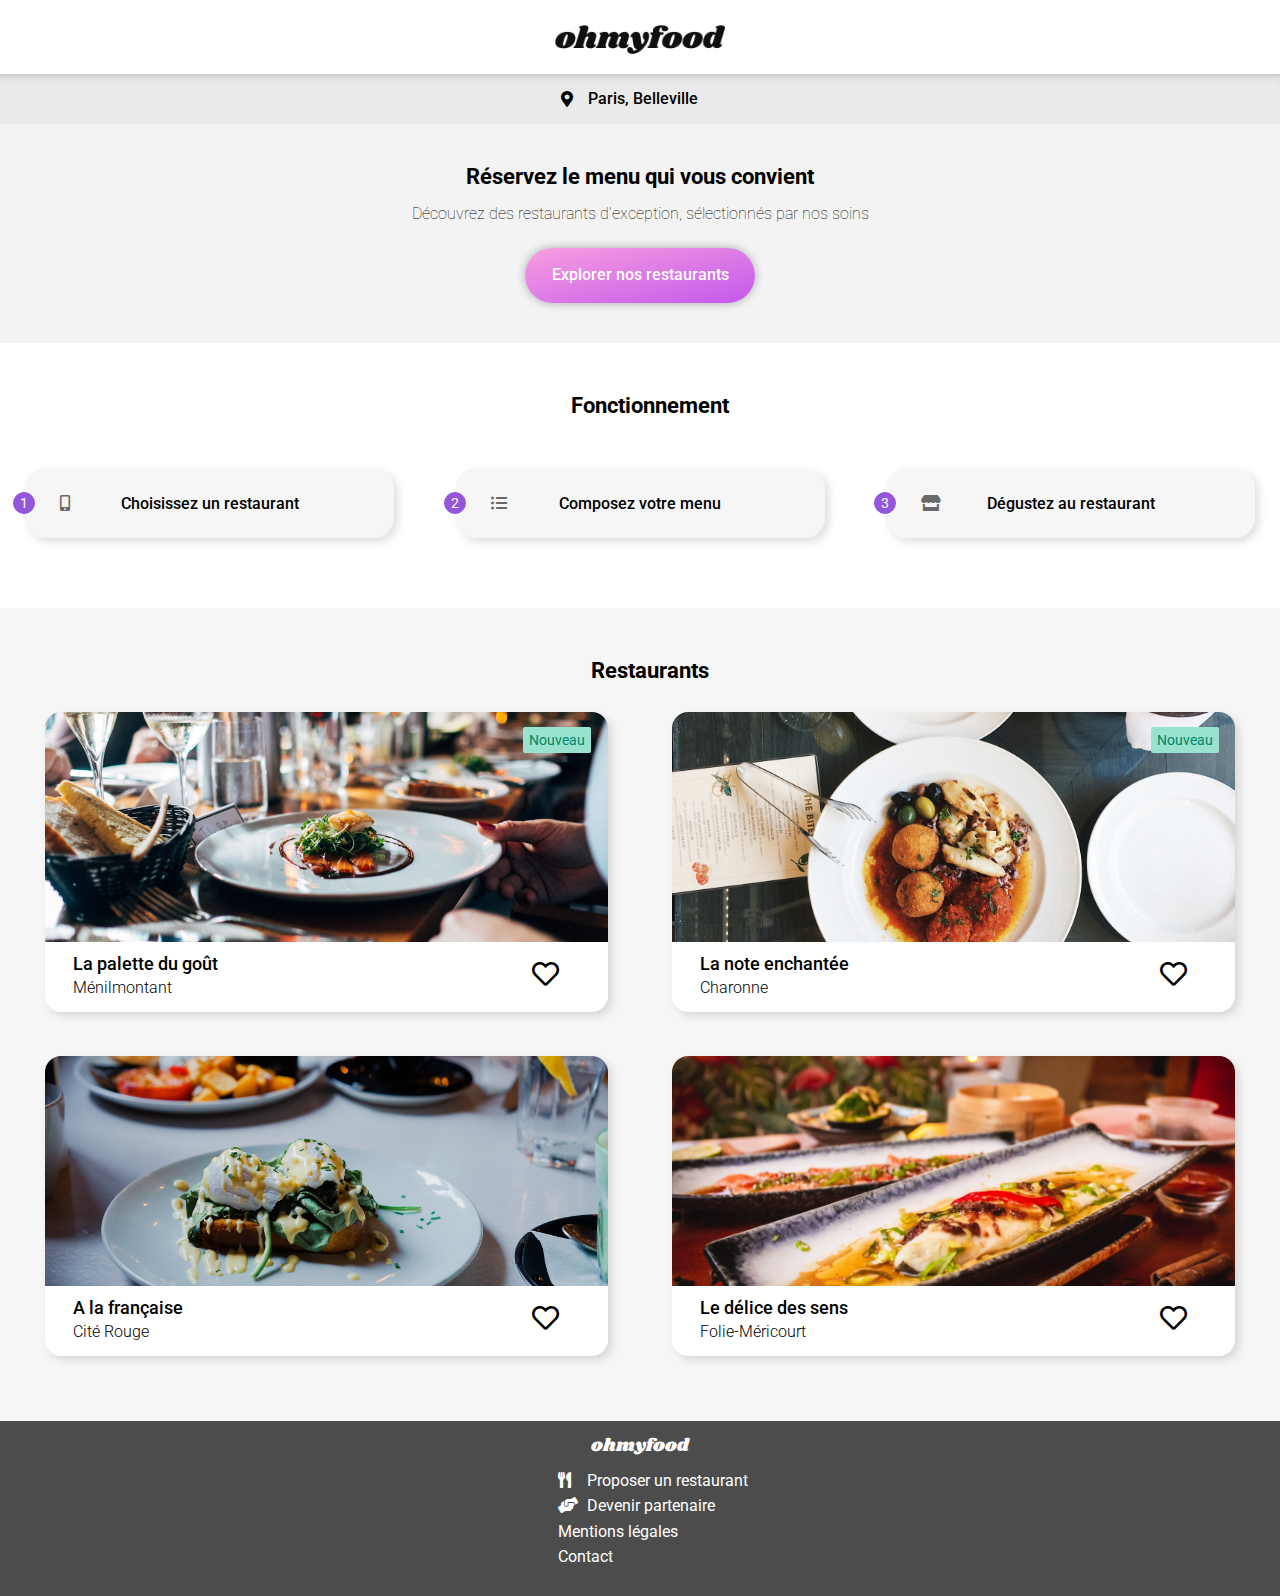
==== commit 7a96d6ea: "Corrections fautes d'orthographe et modifications nom de class" ====
--- a/index.html
+++ b/index.html
@@ -80,7 +80,7 @@
                 <a href="la-palette-du-gout.html" class="card">
                     <div class="card__btn-new">Nouveau</div>
                     <figure>
-                        <img class="card__image" src="images/restaurants/jay-wennington-N_Y88TWmGwA-unsplash.jpg" alt="Restuarant La Palette du goût">
+                        <img class="card__image" src="images/restaurants/jay-wennington-N_Y88TWmGwA-unsplash.jpg" alt="Restaurant La palette du goût">
                         <figcaption class="card__legend">
                             <div class="card__content">
                                 <h3 class="card__title">La palette du goût</h3>
@@ -97,7 +97,7 @@
                 <a href="la-note-enchantee.html" class="card">
                     <div class="card__btn-new">Nouveau</div>
                     <figure>
-                        <img class="card__image" src="images/restaurants/stil-u2Lp8tXIcjw-unsplash.jpg" alt="Restaurant La Note Enchantée">
+                        <img class="card__image" src="images/restaurants/stil-u2Lp8tXIcjw-unsplash.jpg" alt="Restaurant La note enchantée">
                         <figcaption class="card__legend">
                             <div class="card__content">
                                 <h3 class="card__title">La note enchantée</h3>
@@ -112,9 +112,9 @@
                 </a>
                 <a href="a-la-francaise.html" class="card">
                     <figure>
-                        <img class="card__image" src="images/restaurants/toa-heftiba-DQKerTsQwi0-unsplash.jpg" alt="Restaurant A la Française">
+                        <img class="card__image" src="images/restaurants/toa-heftiba-DQKerTsQwi0-unsplash.jpg" alt="Restaurant A la française">
                         <figcaption class="card__legend">
-                            <div class="restaurants__content">
+                            <div class="card__content">
                                 <h3 class="card__title">A la française</h3>
                                 <p class="card__subtitle">Cité Rouge</p>
                             </div>
@@ -127,9 +127,9 @@
                 </a>
                 <a href="le-delice-des-sens.html" class="card">
                     <figure>
-                        <img class="card__image" src="images/restaurants/louis-hansel-shotsoflouis-qNBGVyOCY8Q-unsplash.jpg" alt="Restaurant Le Délice des Sens">
+                        <img class="card__image" src="images/restaurants/louis-hansel-shotsoflouis-qNBGVyOCY8Q-unsplash.jpg" alt="Restaurant Le délice des sens">
                         <figcaption class="card__legend">
-                            <div class="restaurants__content">
+                            <div class="card__content">
                                 <h3 class="card__title">Le délice des sens</h3>
                                 <p class="card__subtitle">Folie-Méricourt</p>
                             </div>
--- a/sass/style.css
+++ b/sass/style.css
@@ -667,20 +667,20 @@
       -ms-flex-align: center;
           align-items: center;
   height: 26px;
-  width: 29px;
+  width: 26px;
 }
 
 .card__btn__heart--empty {
-  font-size: 16px;
   position: absolute;
+  font-size: 27px;
   -webkit-transition: opacity 1s ease-in-out;
   transition: opacity 1s ease-in-out;
 }
 
 .card__btn__heart--animated {
   position: absolute;
+  font-size: 27px;
   opacity: 0;
-  font-size: 16px;
   background: -webkit-gradient(linear, left top, right bottom, from(#f89fe0), to(#c358eb));
   background: linear-gradient(to bottom right, #f89fe0, #c358eb);
   -webkit-background-clip: text;
@@ -742,6 +742,55 @@
   -webkit-box-pack: justify;
       -ms-flex-pack: justify;
           justify-content: space-between;
+}
+
+.menu__btn__heart {
+  height: 26px;
+  width: 26px;
+  position: absolute;
+  top: 30px;
+  left: 86%;
+  display: -webkit-box;
+  display: -ms-flexbox;
+  display: flex;
+  -webkit-box-pack: center;
+      -ms-flex-pack: center;
+          justify-content: center;
+  -webkit-box-align: center;
+      -ms-flex-align: center;
+          align-items: center;
+}
+
+.menu__btn__heart--empty {
+  position: absolute;
+  font-size: 27px;
+  -webkit-transition: opacity 1s ease-in-out;
+  transition: opacity 1s ease-in-out;
+}
+
+.menu__btn__heart--animated {
+  position: absolute;
+  font-size: 27px;
+  opacity: 0;
+  background: -webkit-gradient(linear, left top, right bottom, from(#f89fe0), to(#c358eb));
+  background: linear-gradient(to bottom right, #f89fe0, #c358eb);
+  -webkit-background-clip: text;
+  background-clip: text;
+  -webkit-text-fill-color: transparent;
+  -webkit-transition: opacity 1s ease-in-out;
+  transition: opacity 1s ease-in-out;
+}
+
+.menu__btn__heart:hover {
+  cursor: pointer;
+}
+
+.menu__btn__heart:hover > .menu__btn__heart--empty {
+  opacity: 0;
+}
+
+.menu__btn__heart:hover > .menu__btn__heart--animated {
+  opacity: 1;
 }
 
 .menus {
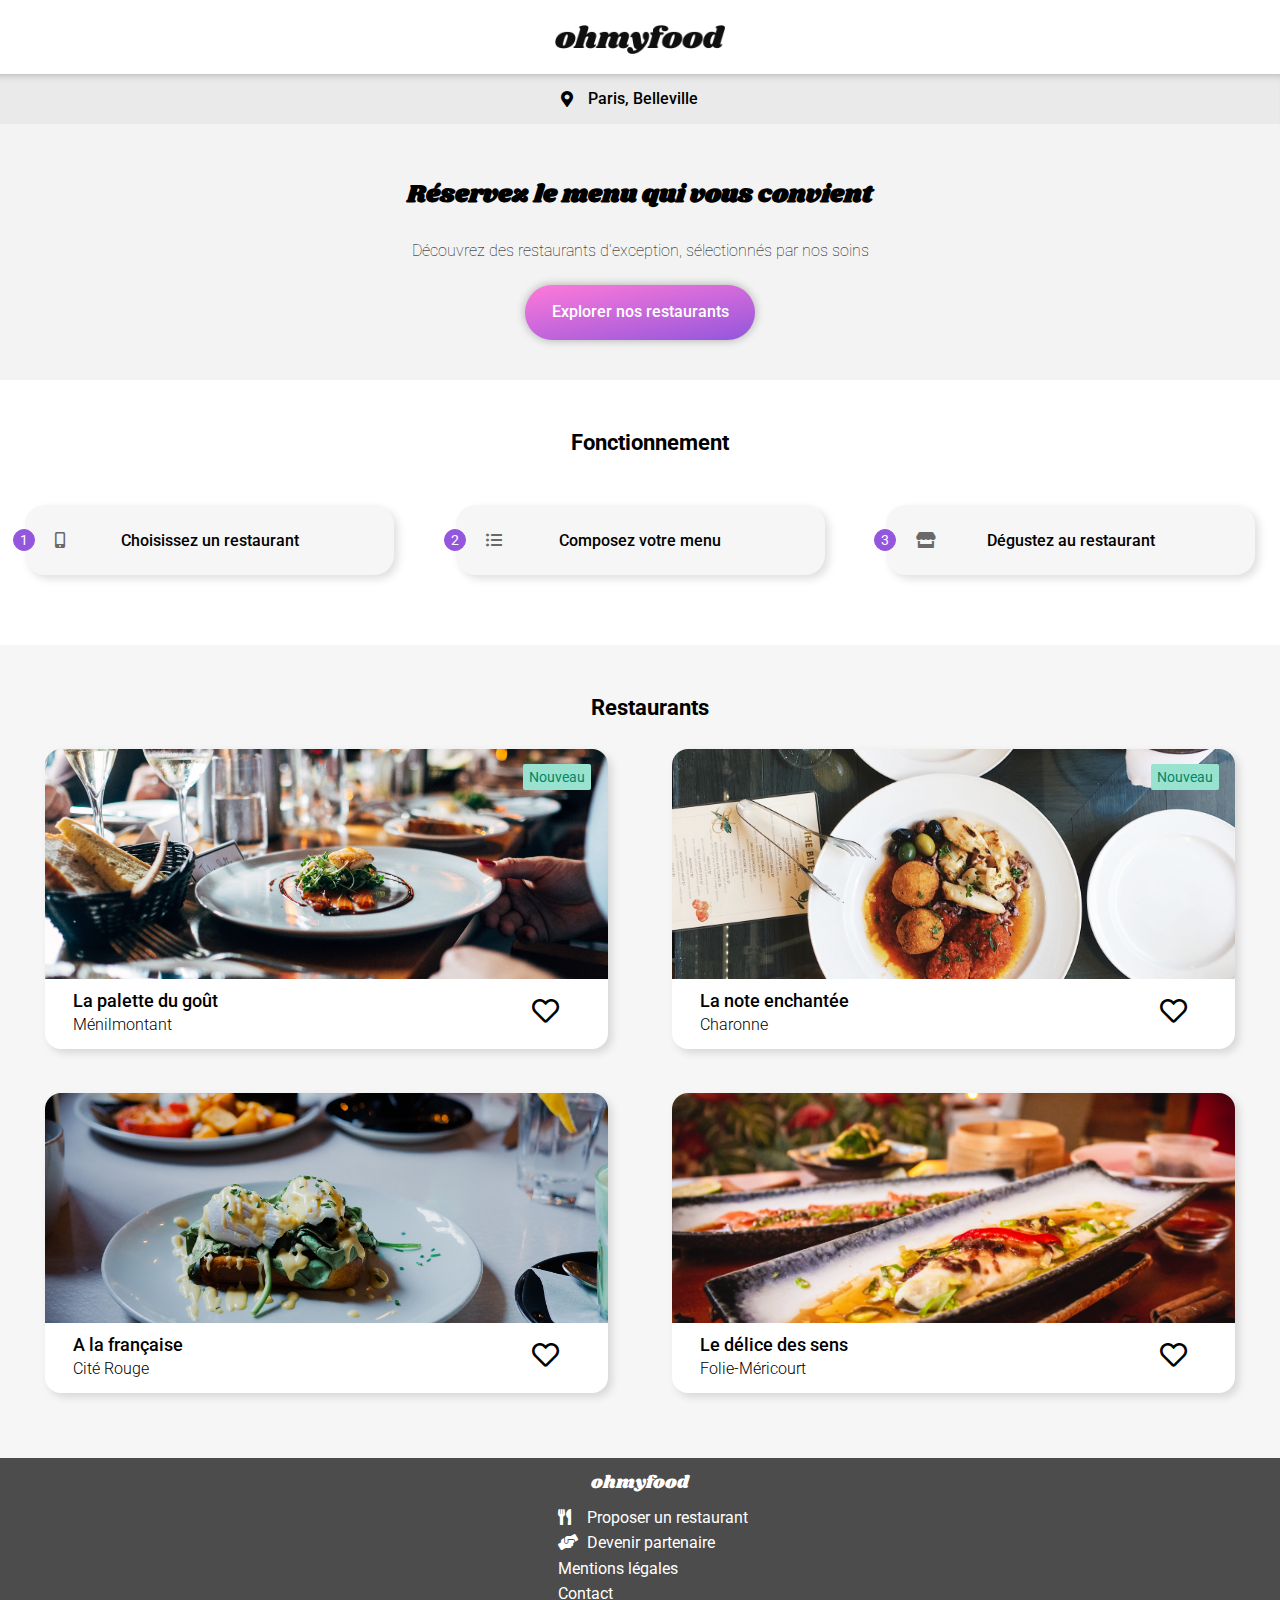
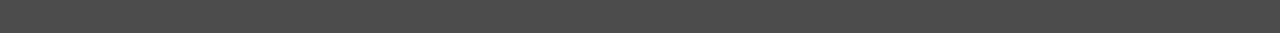
==== commit 9fc3fbb6: "Ajout de la balise h1 dans index.html" ====
--- a/index.html
+++ b/index.html
@@ -34,7 +34,7 @@
 
         <!--Début de la section Présentation-->
         <section class="presentation">
-            <h2 class="presentation__title">Réservez le menu qui vous convient</h2>
+            <h1 class="presentation__title">Réservez le menu qui vous convient</h1>
             <p class="presentation__text">Découvrez des restaurants d'exception, sélectionnés par nos soins</p>
             <button class="presentation__button">
                 <span>Explorer nos restaurants</span>
@@ -92,7 +92,6 @@
                             </div>
                         </figcaption>   
                     </figure>
-                    
                 </a>
                 <a href="la-note-enchantee.html" class="card">
                     <div class="card__btn-new">Nouveau</div>
--- a/sass/style.css
+++ b/sass/style.css
@@ -36,7 +36,7 @@
 
 h3 {
   font-size: 18px;
-  font-weight: 500px;
+  font-weight: 500;
 }
 
 h4 {
@@ -49,297 +49,9 @@
   font-weight: 300;
 }
 
-.price {
-  font-weight: bold;
-}
-
-.loading-spinner {
-  width: 100vw;
-  height: 100vh;
-  background: #ffffff;
-  margin: auto;
-  position: fixed;
-  top: 0;
-  right: 0;
-  bottom: 0;
-  left: 0;
-  z-index: 100;
-  -webkit-animation: loading-spinner 3s linear;
-          animation: loading-spinner 3s linear;
-  visibility: hidden;
-}
-
-.loading-spinner__border {
-  display: -webkit-box;
-  display: -ms-flexbox;
-  display: flex;
-  -webkit-box-pack: center;
-      -ms-flex-pack: center;
-          justify-content: center;
-  -webkit-box-align: center;
-      -ms-flex-align: center;
-          align-items: center;
-  border: 8px solid transparent;
-  border-top: 8px solid #9356dc;
-  border-bottom: 8px solid #ff79da;
-  border-radius: 100px;
-  width: 120px;
-  height: 120px;
-  margin: auto;
-  position: fixed;
-  top: 0;
-  right: 0;
-  bottom: 0;
-  left: 0;
-  -webkit-animation: loading-spinner-border 3s linear;
-          animation: loading-spinner-border 3s linear;
-  z-index: 50;
-  visibility: hidden;
-}
-
-.loading-spinner__center {
-  background-color: #99e2d0;
-  width: 16px;
-  height: 16px;
-  border-radius: 100px;
-}
-
-@-webkit-keyframes loading-spinner {
-  0% {
-    visibility: visible;
-    opacity: 0.7;
-  }
-  70% {
-    opacity: 0.7;
-  }
-  100% {
-    opacity: 0;
-    visibility: hidden;
-  }
-}
-
-@keyframes loading-spinner {
-  0% {
-    visibility: visible;
-    opacity: 0.7;
-  }
-  70% {
-    opacity: 0.7;
-  }
-  100% {
-    opacity: 0;
-    visibility: hidden;
-  }
-}
-
-@-webkit-keyframes loading-spinner-border {
-  0% {
-    visibility: visible;
-    opacity: 1;
-    -webkit-transform: rotate(0deg);
-            transform: rotate(0deg);
-  }
-  70% {
-    opacity: 1;
-  }
-  100% {
-    -webkit-transform: rotate(360deg);
-            transform: rotate(360deg);
-    opacity: 0;
-    visibility: hidden;
-  }
-}
-
-@keyframes loading-spinner-border {
-  0% {
-    visibility: visible;
-    opacity: 1;
-    -webkit-transform: rotate(0deg);
-            transform: rotate(0deg);
-  }
-  70% {
-    opacity: 1;
-  }
-  100% {
-    -webkit-transform: rotate(360deg);
-            transform: rotate(360deg);
-    opacity: 0;
-    visibility: hidden;
-  }
-}
-
-header {
-  margin: 25px 0 20px 0;
-  width: 100%;
-  position: relative;
-}
-
-header .logo {
-  display: -webkit-box;
-  display: -ms-flexbox;
-  display: flex;
-  -webkit-box-pack: center;
-      -ms-flex-pack: center;
-          justify-content: center;
-  -webkit-box-align: center;
-      -ms-flex-align: center;
-          align-items: center;
-  margin: 25px 0 20px 0;
-}
-
-header .logo img {
-  width: 170px;
-}
-
-.fa-arrow-left::before {
-  content: "\f060";
-  position: absolute;
-  left: 32px;
-  height: 32px;
-  width: 32px;
-  display: -webkit-box;
-  display: -ms-flexbox;
-  display: flex;
-  -webkit-box-pack: center;
-      -ms-flex-pack: center;
-          justify-content: center;
-  -webkit-box-align: center;
-      -ms-flex-align: center;
-          align-items: center;
-  top: 50%;
-  -webkit-transform: translateY(-50%);
-          transform: translateY(-50%);
-  font-size: 18px;
-  font-weight: bold;
-}
-
-footer {
-  background-color: #4d4c4c;
-  color: #ffffff;
-  width: 100%;
-  height: 175px;
-  height: 100%;
-  display: -webkit-box;
-  display: -ms-flexbox;
-  display: flex;
-  -webkit-box-orient: vertical;
-  -webkit-box-direction: normal;
-      -ms-flex-direction: column;
-          flex-direction: column;
-}
-
-@media screen and (min-width: 768px) {
-  footer {
-    display: -webkit-box;
-    display: -ms-flexbox;
-    display: flex;
-    -webkit-box-pack: center;
-        -ms-flex-pack: center;
-            justify-content: center;
-    -webkit-box-align: center;
-        -ms-flex-align: center;
-            align-items: center;
-  }
-}
-
-footer a {
-  color: #ffffff;
-}
-
-footer h3 {
-  font-family: "Shrikhand", "cursive";
-  font-weight: lighter;
-  color: #ffffff;
-  margin: 15px 0 15px 25px;
-}
-
-@media screen and (min-width: 768px) {
-  footer h3 {
-    margin-left: 0;
-  }
-}
-
-footer ul {
-  font-size: 16px;
-}
-
-footer ul li {
-  margin-bottom: 7px;
-  margin-left: 25px;
-}
-
-footer ul li:last-child {
-  margin-bottom: 30px;
-}
-
-footer ul .fas {
-  color: #ffffff;
-  width: 15px;
-  padding-left: 0;
-  padding-right: 25px;
-}
-
-/**** Localisation ****/
-.location {
-  display: -webkit-box;
-  display: -ms-flexbox;
-  display: flex;
-  -webkit-box-pack: center;
-      -ms-flex-pack: center;
-          justify-content: center;
-  -webkit-box-align: center;
-      -ms-flex-align: center;
-          align-items: center;
-  background-color: #eaeaea;
-  -webkit-box-shadow: inset 0 7px 9px -7px rgba(0, 0, 0, 0.3);
-          box-shadow: inset 0 7px 9px -7px rgba(0, 0, 0, 0.3);
-  height: 50px;
-  margin-left: -22px;
-}
-
-.location i {
-  margin-right: 15px;
-}
-
-.location__city {
-  margin: 15px 0;
-  text-align: center;
-  font-weight: 500;
-}
-
-.presentation {
-  background-color: #f3f3f3;
-  display: -webkit-box;
-  display: -ms-flexbox;
-  display: flex;
-  -webkit-box-pack: center;
-      -ms-flex-pack: center;
-          justify-content: center;
-  -webkit-box-align: center;
-      -ms-flex-align: center;
-          align-items: center;
-  -webkit-box-orient: vertical;
-  -webkit-box-direction: normal;
-      -ms-flex-direction: column;
-          flex-direction: column;
-  padding: 40px;
-}
-
-.presentation__title {
-  text-align: center;
-  padding: 0 10px;
-}
-
-.presentation__text {
-  text-align: center;
-  margin: 15px 0 25px 0;
-  font-weight: 100;
-}
-
 .presentation__button {
   opacity: 1;
-  background: -webkit-gradient(linear, left top, right bottom, from(#f89fe0), to(#c358eb));
-  background: linear-gradient(to bottom right, #f89fe0, #c358eb);
+  background-image: linear-gradient(350deg, #99e2d0 0%, #9356dc 0%, #ff79da 100%);
   outline: none;
   border: none;
   border-radius: 100px;
@@ -362,101 +74,8 @@
   cursor: pointer;
 }
 
-/**** Section Fonctionnement ****/
-.process {
-  width: 100%;
-}
-
-.process__title {
-  margin: 50px 0 20px 20px;
-}
-
-@media screen and (min-width: 768px) {
-  .process__title {
-    text-align: center;
-  }
-}
-
-.process__steps {
-  margin: 0 25px;
-  display: -webkit-box;
-  display: -ms-flexbox;
-  display: flex;
-  -webkit-box-orient: vertical;
-  -webkit-box-direction: normal;
-      -ms-flex-direction: column;
-          flex-direction: column;
-}
-
-@media screen and (min-width: 768px) {
-  .process__steps {
-    -webkit-box-orient: horizontal;
-    -webkit-box-direction: normal;
-        -ms-flex-direction: row;
-            flex-direction: row;
-    -ms-flex-wrap: wrap;
-        flex-wrap: wrap;
-    -ms-flex-pack: distribute;
-        justify-content: space-around;
-  }
-}
-
-@media screen and (min-width: 992px) {
-  .process__steps {
-    -webkit-box-pack: justify;
-        -ms-flex-pack: justify;
-            justify-content: space-between;
-  }
-}
-
-.process__step {
-  width: 375px;
-  width: 100%;
-  height: 70px;
-  -webkit-box-shadow: 4px 4px 8px rgba(0, 0, 0, 0.125);
-          box-shadow: 4px 4px 8px rgba(0, 0, 0, 0.125);
-  -webkit-box-orient: horizontal;
-  -webkit-box-direction: normal;
-      -ms-flex-direction: row;
-          flex-direction: row;
-  -webkit-box-pack: start;
-      -ms-flex-pack: start;
-          justify-content: flex-start;
-  -webkit-box-align: center;
-      -ms-flex-align: center;
-          align-items: center;
-  margin-left: 6px;
-  margin-bottom: 25px;
-  border-radius: 20px;
-  background: #f6f6f6;
-  position: relative;
-  -webkit-transition: background-color 0.3s ease-in-out;
-  transition: background-color 0.3s ease-in-out;
-}
-
-@media screen and (min-width: 768px) {
-  .process__step {
-    width: 45%;
-    margin: 30px 0;
-  }
-}
-
-@media screen and (min-width: 992px) {
-  .process__step {
-    width: 30%;
-  }
-}
-
-.process__step:hover {
-  background-color: #faf5ff;
-  cursor: pointer;
-}
-
-.process__step:hover > .process__icon {
-  color: #9356dc;
-}
-
-.process__number {
+.orderMeal {
+  width: 100%;
   display: -webkit-box;
   display: -ms-flexbox;
   display: flex;
@@ -466,454 +85,11 @@
   -webkit-box-align: center;
       -ms-flex-align: center;
           align-items: center;
-  background: #9356dc;
-  color: #ffffff;
-  border-radius: 100px;
-  border: 1px solid #9356dc;
-  font-size: 14px;
-  width: 22px;
-  height: 22px;
-  position: absolute;
-  left: -12px;
-  top: 50%;
-  -webkit-transform: translateY(-50%);
-          transform: translateY(-50%);
-}
-
-.process__icon {
-  margin: 27px 35px 0 35px;
-  color: #696969;
-  font-size: 16px;
-  -webkit-transition: color 0.3s ease-in-out;
-  transition: color 0.3s ease-in-out;
-}
-
-.process__text {
-  font-weight: 500;
-  text-align: center;
-  margin-top: -18px;
-}
-
-/**** Section Restaurants ****/
-.restaurants {
-  background-color: #f6f6f6;
-  margin-top: 40px;
-  display: -webkit-box;
-  display: -ms-flexbox;
-  display: flex;
-  -webkit-box-orient: vertical;
-  -webkit-box-direction: normal;
-      -ms-flex-direction: column;
-          flex-direction: column;
-  width: 100%;
-}
-
-.restaurants__title {
-  margin: 50px 0 15px 20px;
-}
-
-@media screen and (min-width: 768px) {
-  .restaurants__title {
-    text-align: center;
-  }
-}
-
-.restaurants__cards {
-  display: -webkit-box;
-  display: -ms-flexbox;
-  display: flex;
-  -webkit-box-orient: horizontal;
-  -webkit-box-direction: normal;
-      -ms-flex-direction: row;
-          flex-direction: row;
-  -ms-flex-wrap: wrap;
-      flex-wrap: wrap;
-  -webkit-box-pack: space-evenly;
-      -ms-flex-pack: space-evenly;
-          justify-content: space-evenly;
-  width: 100%;
-}
-
-.card {
-  width: 335px;
-  width: 100%;
-  height: 252px;
-  border-radius: 16px;
-  background-color: #ffffff;
-  -webkit-box-shadow: 4px 4px 8px rgba(0, 0, 0, 0.125);
-          box-shadow: 4px 4px 8px rgba(0, 0, 0, 0.125);
-  margin: 14px 20px;
-  position: relative;
-  -webkit-transition: -webkit-transform 0.3s ease-in-out;
-  transition: -webkit-transform 0.3s ease-in-out;
-  transition: transform 0.3s ease-in-out;
-  transition: transform 0.3s ease-in-out, -webkit-transform 0.3s ease-in-out;
-}
-
-.card:hover {
-  -webkit-transform: scale(1.02);
-          transform: scale(1.02);
-}
-
-@media screen and (min-width: 768px) {
-  .card {
-    width: 44%;
-    margin-bottom: 30px;
-  }
-}
-
-@media screen and (min-width: 992px) {
-  .card {
-    height: 300px;
-  }
-}
-
-@media screen and (min-width: 1400px) {
-  .card {
-    height: 380px;
-  }
-}
-
-.card__btn-new {
-  color: #008766;
-  background: #99e2d0;
-  padding: 5px;
-  border-radius: 2px;
-  position: absolute;
-  right: 3%;
-  top: 5%;
-  font-weight: 400;
-  font-size: 14px;
-  width: 68px;
-  max-width: 68px;
-  width: 100%;
-  text-align: center;
-}
-
-.card figure {
-  height: 252px;
-}
-
-@media screen and (min-width: 992px) {
-  .card figure {
-    height: 300px;
-  }
-}
-
-@media screen and (min-width: 1400px) {
-  .card figure {
-    height: 380px;
-  }
-}
-
-.card__image {
-  -o-object-fit: cover;
-     object-fit: cover;
-  border-top-left-radius: 16px;
-  border-top-right-radius: 16px;
-  width: 100%;
-  height: 100%;
-  max-height: 188px;
-}
-
-@media screen and (min-width: 992px) {
-  .card__image {
-    max-height: 230px;
-  }
-}
-
-@media screen and (min-width: 1400px) {
-  .card__image {
-    max-height: 315px;
-  }
-}
-
-.card__legend {
-  display: -webkit-box;
-  display: -ms-flexbox;
-  display: flex;
-  -webkit-box-orient: vertical;
-  -webkit-box-direction: normal;
-      -ms-flex-direction: column;
-          flex-direction: column;
-  -webkit-box-pack: justify;
-      -ms-flex-pack: justify;
-          justify-content: space-between;
-  margin-left: 5%;
-  margin-top: 7px;
-  position: relative;
-}
-
-.card__title {
-  font-weight: 500;
-  margin-bottom: 5px;
-}
-
-.card:last-child {
-  margin-bottom: 65px;
-}
-
-.card__btn__heart {
-  position: absolute;
-  top: 7px;
-  left: 86%;
-  display: -webkit-box;
-  display: -ms-flexbox;
-  display: flex;
-  -webkit-box-pack: center;
-      -ms-flex-pack: center;
-          justify-content: center;
-  -webkit-box-align: center;
-      -ms-flex-align: center;
-          align-items: center;
-  height: 26px;
-  width: 26px;
-}
-
-.card__btn__heart--empty {
-  position: absolute;
-  font-size: 27px;
-  -webkit-transition: opacity 1s ease-in-out;
-  transition: opacity 1s ease-in-out;
-}
-
-.card__btn__heart--animated {
-  position: absolute;
-  font-size: 27px;
-  opacity: 0;
-  background: -webkit-gradient(linear, left top, right bottom, from(#f89fe0), to(#c358eb));
-  background: linear-gradient(to bottom right, #f89fe0, #c358eb);
-  -webkit-background-clip: text;
-  background-clip: text;
-  -webkit-text-fill-color: transparent;
-  -webkit-transition: opacity 1s ease-in-out;
-  transition: opacity 1s ease-in-out;
-}
-
-.card__btn__heart:hover {
-  cursor: pointer;
-}
-
-.card__btn__heart:hover > .card__btn__heart--empty {
-  opacity: 0;
-}
-
-.card__btn__heart:hover > .card__btn__heart--animated {
-  opacity: 1;
-}
-
-/**** Image ****/
-.hero__img {
-  width: 100%;
-}
-
-.hero__img img {
-  width: 100%;
-  max-width: 100%;
-  height: 100%;
-  max-height: 500px;
-  -o-object-fit: cover;
-     object-fit: cover;
-}
-
-/**** Section menu ****/
-.menu {
-  position: relative;
-  padding: 15px;
-  margin: 0 auto;
-  background-color: #f6f6f6;
-  border-top-left-radius: 35px;
-  border-top-right-radius: 35px;
-  margin-top: -70px;
-  z-index: 1;
-}
-
-.menu__heading {
-  display: -webkit-box;
-  display: -ms-flexbox;
-  display: flex;
-  -webkit-box-orient: horizontal;
-  -webkit-box-direction: normal;
-      -ms-flex-direction: row;
-          flex-direction: row;
-  -webkit-box-align: center;
-      -ms-flex-align: center;
-          align-items: center;
-  -webkit-box-pack: justify;
-      -ms-flex-pack: justify;
-          justify-content: space-between;
-}
-
-.menu__btn__heart {
-  height: 26px;
-  width: 26px;
-  position: absolute;
-  top: 30px;
-  left: 86%;
-  display: -webkit-box;
-  display: -ms-flexbox;
-  display: flex;
-  -webkit-box-pack: center;
-      -ms-flex-pack: center;
-          justify-content: center;
-  -webkit-box-align: center;
-      -ms-flex-align: center;
-          align-items: center;
-}
-
-.menu__btn__heart--empty {
-  position: absolute;
-  font-size: 27px;
-  -webkit-transition: opacity 1s ease-in-out;
-  transition: opacity 1s ease-in-out;
-}
-
-.menu__btn__heart--animated {
-  position: absolute;
-  font-size: 27px;
-  opacity: 0;
-  background: -webkit-gradient(linear, left top, right bottom, from(#f89fe0), to(#c358eb));
-  background: linear-gradient(to bottom right, #f89fe0, #c358eb);
-  -webkit-background-clip: text;
-  background-clip: text;
-  -webkit-text-fill-color: transparent;
-  -webkit-transition: opacity 1s ease-in-out;
-  transition: opacity 1s ease-in-out;
-}
-
-.menu__btn__heart:hover {
-  cursor: pointer;
-}
-
-.menu__btn__heart:hover > .menu__btn__heart--empty {
-  opacity: 0;
-}
-
-.menu__btn__heart:hover > .menu__btn__heart--animated {
-  opacity: 1;
-}
-
-.menus {
-  display: -webkit-box;
-  display: -ms-flexbox;
-  display: flex;
-  -webkit-box-orient: vertical;
-  -webkit-box-direction: normal;
-      -ms-flex-direction: column;
-          flex-direction: column;
-  gap: 20px;
-  -webkit-box-pack: space-evenly;
-      -ms-flex-pack: space-evenly;
-          justify-content: space-evenly;
-  margin-top: 20px;
-}
-
-.submenu {
-  width: 100%;
-}
-
-.submenu__title {
-  margin-bottom: 20px;
-  text-transform: uppercase;
-  font-weight: 300;
-}
-
-.submenu__title::after {
-  content: "";
-  display: block;
-  width: 45px;
-  height: 3px;
-  margin-top: 3px;
-  background-color: #99e2d0;
-}
-
-.menuItem {
-  width: 100%;
-  height: 70px;
-  display: -webkit-box;
-  display: -ms-flexbox;
-  display: flex;
-  position: relative;
-  margin: 18px 0;
-  background-color: #ffffff;
-  -webkit-box-shadow: 4px 4px 8px rgba(0, 0, 0, 0.125);
-          box-shadow: 4px 4px 8px rgba(0, 0, 0, 0.125);
-  border-radius: 15px;
-  overflow: hidden;
-  cursor: pointer;
-}
-
-.menuItem__legend {
-  width: 100%;
-  padding: 12px;
-  overflow: hidden;
-}
-
-.menuItem h4,
-.menuItem p {
-  white-space: nowrap;
-  overflow: hidden;
-  text-overflow: ellipsis;
-}
-
-.menuItem h4 {
-  font-weight: 500;
-}
-
-.menuItem p {
-  margin-top: 10px;
-  font-size: 15px;
-}
-
-.menuItem .price {
-  -ms-flex-item-align: end;
-      align-self: flex-end;
-  padding-bottom: 12px;
-  padding-right: 20px;
-  font-weight: 500;
-  font-size: 15px;
-}
-
-.menuItem .confirmation {
-  display: -webkit-box;
-  display: -ms-flexbox;
-  display: flex;
-  -webkit-box-pack: center;
-      -ms-flex-pack: center;
-          justify-content: center;
-  -webkit-box-align: center;
-      -ms-flex-align: center;
-          align-items: center;
-  padding: 10px 20px;
-  display: none;
-  border-top-right-radius: 15px;
-  border-bottom-right-radius: 15px;
-  background-color: #99e2d0;
-}
-
-.menuItem .confirmation i {
-  font-size: 20px;
-  color: #ffffff;
-}
-
-/**** Bouton Commander ****/
-.orderMeal {
-  width: 100%;
-  display: -webkit-box;
-  display: -ms-flexbox;
-  display: flex;
-  -webkit-box-pack: center;
-      -ms-flex-pack: center;
-          justify-content: center;
-  -webkit-box-align: center;
-      -ms-flex-align: center;
-          align-items: center;
 }
 
 .orderMeal__btn {
   opacity: 1;
-  background: -webkit-gradient(linear, left top, right bottom, from(#f89fe0), to(#c358eb));
-  background: linear-gradient(to bottom right, #f89fe0, #c358eb);
+  background-image: linear-gradient(350deg, #99e2d0 0%, #9356dc 0%, #ff79da 100%);
   outline: none;
   border: none;
   border-radius: 100px;
@@ -937,4 +113,976 @@
           box-shadow: 0 0 10px 0 rgba(0, 0, 0, 0.6);
   cursor: pointer;
 }
+
+.loading-spinner {
+  width: 100vw;
+  height: 100vh;
+  background: #ffffff;
+  margin: auto;
+  position: fixed;
+  top: 0;
+  right: 0;
+  bottom: 0;
+  left: 0;
+  z-index: 100;
+  -webkit-animation: display-loader 3s linear;
+          animation: display-loader 3s linear;
+  visibility: hidden;
+}
+
+.loading-spinner__border {
+  display: -webkit-box;
+  display: -ms-flexbox;
+  display: flex;
+  -webkit-box-pack: center;
+      -ms-flex-pack: center;
+          justify-content: center;
+  -webkit-box-align: center;
+      -ms-flex-align: center;
+          align-items: center;
+  border: 8px solid transparent;
+  border-top: 8px solid #9356dc;
+  border-bottom: 8px solid #ff79da;
+  border-radius: 100px;
+  width: 120px;
+  height: 120px;
+  margin: auto;
+  position: fixed;
+  top: 0;
+  right: 0;
+  bottom: 0;
+  left: 0;
+  -webkit-animation: loading-spinner 3s linear;
+          animation: loading-spinner 3s linear;
+  z-index: 50;
+  visibility: hidden;
+}
+
+.loading-spinner__center {
+  background-color: #99e2d0;
+  width: 16px;
+  height: 16px;
+  border-radius: 100px;
+}
+
+@-webkit-keyframes display-loader {
+  0% {
+    visibility: visible;
+    opacity: 0.7;
+  }
+  70% {
+    opacity: 0.7;
+  }
+  100% {
+    opacity: 0;
+    visibility: hidden;
+  }
+}
+
+@keyframes display-loader {
+  0% {
+    visibility: visible;
+    opacity: 0.7;
+  }
+  70% {
+    opacity: 0.7;
+  }
+  100% {
+    opacity: 0;
+    visibility: hidden;
+  }
+}
+
+@-webkit-keyframes loading-spinner {
+  0% {
+    visibility: visible;
+    opacity: 1;
+    -webkit-transform: rotate(0deg);
+            transform: rotate(0deg);
+  }
+  70% {
+    opacity: 1;
+  }
+  100% {
+    -webkit-transform: rotate(360deg);
+            transform: rotate(360deg);
+    opacity: 0;
+    visibility: hidden;
+  }
+}
+
+@keyframes loading-spinner {
+  0% {
+    visibility: visible;
+    opacity: 1;
+    -webkit-transform: rotate(0deg);
+            transform: rotate(0deg);
+  }
+  70% {
+    opacity: 1;
+  }
+  100% {
+    -webkit-transform: rotate(360deg);
+            transform: rotate(360deg);
+    opacity: 0;
+    visibility: hidden;
+  }
+}
+
+header {
+  width: 100%;
+  position: relative;
+}
+
+header .logo {
+  display: -webkit-box;
+  display: -ms-flexbox;
+  display: flex;
+  -webkit-box-pack: center;
+      -ms-flex-pack: center;
+          justify-content: center;
+  -webkit-box-align: center;
+      -ms-flex-align: center;
+          align-items: center;
+  margin: 25px 0 20px 0;
+}
+
+header .logo img {
+  width: 170px;
+}
+
+header .logo .fa-arrow-left {
+  position: absolute;
+  left: 32px;
+  height: 32px;
+  width: 32px;
+  display: -webkit-box;
+  display: -ms-flexbox;
+  display: flex;
+  -webkit-box-pack: center;
+      -ms-flex-pack: center;
+          justify-content: center;
+  -webkit-box-align: center;
+      -ms-flex-align: center;
+          align-items: center;
+  top: 50%;
+  -webkit-transform: translateY(-50%);
+          transform: translateY(-50%);
+  font-size: 18px;
+  font-weight: bold;
+}
+
+footer {
+  background-color: #4d4c4c;
+  color: #ffffff;
+  width: 100%;
+  height: 175px;
+  height: 100%;
+  display: -webkit-box;
+  display: -ms-flexbox;
+  display: flex;
+  -webkit-box-orient: vertical;
+  -webkit-box-direction: normal;
+      -ms-flex-direction: column;
+          flex-direction: column;
+}
+
+@media screen and (min-width: 768px) {
+  footer {
+    display: -webkit-box;
+    display: -ms-flexbox;
+    display: flex;
+    -webkit-box-pack: center;
+        -ms-flex-pack: center;
+            justify-content: center;
+    -webkit-box-align: center;
+        -ms-flex-align: center;
+            align-items: center;
+  }
+}
+
+footer a {
+  color: #ffffff;
+}
+
+footer h3 {
+  font-family: "Shrikhand", "cursive";
+  font-weight: lighter;
+  color: #ffffff;
+  margin: 15px 0 15px 25px;
+}
+
+@media screen and (min-width: 768px) {
+  footer h3 {
+    margin-left: 0;
+  }
+}
+
+footer ul {
+  font-size: 16px;
+}
+
+footer ul li {
+  margin-bottom: 7px;
+  margin-left: 25px;
+}
+
+footer ul li:last-child {
+  margin-bottom: 30px;
+}
+
+footer ul .fas {
+  color: #ffffff;
+  width: 15px;
+  padding-left: 0;
+  padding-right: 25px;
+}
+
+/**** Localisation ****/
+.location {
+  display: -webkit-box;
+  display: -ms-flexbox;
+  display: flex;
+  -webkit-box-pack: center;
+      -ms-flex-pack: center;
+          justify-content: center;
+  -webkit-box-align: center;
+      -ms-flex-align: center;
+          align-items: center;
+  background-color: #eaeaea;
+  -webkit-box-shadow: inset 0 7px 9px -7px rgba(0, 0, 0, 0.3);
+          box-shadow: inset 0 7px 9px -7px rgba(0, 0, 0, 0.3);
+  height: 50px;
+  margin-left: -22px;
+}
+
+.location i {
+  margin-right: 15px;
+}
+
+.location__city {
+  margin: 15px 0;
+  text-align: center;
+  font-weight: 500;
+}
+
+.presentation {
+  background-color: #f3f3f3;
+  display: -webkit-box;
+  display: -ms-flexbox;
+  display: flex;
+  -webkit-box-pack: center;
+      -ms-flex-pack: center;
+          justify-content: center;
+  -webkit-box-align: center;
+      -ms-flex-align: center;
+          align-items: center;
+  -webkit-box-orient: vertical;
+  -webkit-box-direction: normal;
+      -ms-flex-direction: column;
+          flex-direction: column;
+  padding: 40px;
+}
+
+.presentation__title {
+  text-align: center;
+  padding: 0 17px;
+}
+
+.presentation__text {
+  text-align: center;
+  margin: 15px 0 25px 0;
+  font-weight: 100;
+}
+
+/**** Section Fonctionnement ****/
+.process {
+  width: 100%;
+}
+
+.process__title {
+  margin: 50px 0 20px 20px;
+}
+
+@media screen and (min-width: 768px) {
+  .process__title {
+    text-align: center;
+  }
+}
+
+.process__steps {
+  margin: 0 25px;
+  display: -webkit-box;
+  display: -ms-flexbox;
+  display: flex;
+  -webkit-box-orient: vertical;
+  -webkit-box-direction: normal;
+      -ms-flex-direction: column;
+          flex-direction: column;
+}
+
+@media screen and (min-width: 768px) {
+  .process__steps {
+    -webkit-box-orient: horizontal;
+    -webkit-box-direction: normal;
+        -ms-flex-direction: row;
+            flex-direction: row;
+    -ms-flex-wrap: wrap;
+        flex-wrap: wrap;
+    -ms-flex-pack: distribute;
+        justify-content: space-around;
+  }
+}
+
+@media screen and (min-width: 992px) {
+  .process__steps {
+    -webkit-box-pack: justify;
+        -ms-flex-pack: justify;
+            justify-content: space-between;
+  }
+}
+
+.process__step {
+  width: 375px;
+  width: 100%;
+  height: 70px;
+  -webkit-box-shadow: 4px 4px 8px rgba(0, 0, 0, 0.125);
+          box-shadow: 4px 4px 8px rgba(0, 0, 0, 0.125);
+  -webkit-box-orient: horizontal;
+  -webkit-box-direction: normal;
+      -ms-flex-direction: row;
+          flex-direction: row;
+  -webkit-box-pack: start;
+      -ms-flex-pack: start;
+          justify-content: flex-start;
+  -webkit-box-align: center;
+      -ms-flex-align: center;
+          align-items: center;
+  margin-left: 6px;
+  margin-bottom: 25px;
+  border-radius: 20px;
+  background: #f6f6f6;
+  position: relative;
+  -webkit-transition: background-color 0.3s ease-in-out;
+  transition: background-color 0.3s ease-in-out;
+}
+
+@media screen and (min-width: 768px) {
+  .process__step {
+    width: 45%;
+    margin: 30px 0;
+  }
+}
+
+@media screen and (min-width: 992px) {
+  .process__step {
+    width: 30%;
+  }
+}
+
+.process__step:hover {
+  background-color: #faf5ff;
+  cursor: pointer;
+}
+
+.process__step:hover > .process__icon {
+  color: #9356dc;
+}
+
+.process__number {
+  display: -webkit-box;
+  display: -ms-flexbox;
+  display: flex;
+  -webkit-box-pack: center;
+      -ms-flex-pack: center;
+          justify-content: center;
+  -webkit-box-align: center;
+      -ms-flex-align: center;
+          align-items: center;
+  background: #9356dc;
+  color: #ffffff;
+  border-radius: 100px;
+  border: 1px solid #9356dc;
+  font-size: 14px;
+  width: 22px;
+  height: 22px;
+  position: absolute;
+  left: -12px;
+  top: 50%;
+  -webkit-transform: translateY(-50%);
+          transform: translateY(-50%);
+}
+
+.process__icon {
+  padding: 27px 35px 0 35px;
+  color: #696969;
+  font-size: 16px;
+  -webkit-transition: color 0.3s ease-in-out;
+  transition: color 0.3s ease-in-out;
+}
+
+@media screen and (min-width: 992px) {
+  .process__icon {
+    padding: 27px 30px 0 30px;
+  }
+}
+
+.process__text {
+  font-weight: 500;
+  text-align: center;
+  margin-top: -18px;
+}
+
+/**** Section Restaurants ****/
+.restaurants {
+  background-color: #f6f6f6;
+  margin-top: 40px;
+  display: -webkit-box;
+  display: -ms-flexbox;
+  display: flex;
+  -webkit-box-orient: vertical;
+  -webkit-box-direction: normal;
+      -ms-flex-direction: column;
+          flex-direction: column;
+  width: 100%;
+}
+
+.restaurants__title {
+  margin: 50px 0 15px 20px;
+}
+
+@media screen and (min-width: 768px) {
+  .restaurants__title {
+    text-align: center;
+  }
+}
+
+.restaurants__cards {
+  display: -webkit-box;
+  display: -ms-flexbox;
+  display: flex;
+  -webkit-box-orient: horizontal;
+  -webkit-box-direction: normal;
+      -ms-flex-direction: row;
+          flex-direction: row;
+  -ms-flex-wrap: wrap;
+      flex-wrap: wrap;
+  -webkit-box-pack: space-evenly;
+      -ms-flex-pack: space-evenly;
+          justify-content: space-evenly;
+  width: 100%;
+}
+
+.card {
+  width: 335px;
+  width: 100%;
+  height: 252px;
+  border-radius: 16px;
+  background-color: #ffffff;
+  -webkit-box-shadow: 4px 4px 8px rgba(0, 0, 0, 0.125);
+          box-shadow: 4px 4px 8px rgba(0, 0, 0, 0.125);
+  margin: 14px 20px;
+  position: relative;
+  -webkit-transition: -webkit-transform 0.3s ease-in-out;
+  transition: -webkit-transform 0.3s ease-in-out;
+  transition: transform 0.3s ease-in-out;
+  transition: transform 0.3s ease-in-out, -webkit-transform 0.3s ease-in-out;
+}
+
+.card:hover {
+  -webkit-transform: scale(1.02);
+          transform: scale(1.02);
+}
+
+@media screen and (min-width: 768px) {
+  .card {
+    width: 44%;
+    margin-bottom: 30px;
+  }
+}
+
+@media screen and (min-width: 992px) {
+  .card {
+    height: 300px;
+  }
+}
+
+@media screen and (min-width: 1400px) {
+  .card {
+    height: 380px;
+  }
+}
+
+.card__btn-new {
+  color: #008766;
+  background: #99e2d0;
+  padding: 5px;
+  border-radius: 2px;
+  position: absolute;
+  right: 3%;
+  top: 5%;
+  font-weight: 400;
+  font-size: 14px;
+  width: 68px;
+  max-width: 68px;
+  width: 100%;
+  text-align: center;
+}
+
+.card__image {
+  -o-object-fit: cover;
+     object-fit: cover;
+  border-top-left-radius: 16px;
+  border-top-right-radius: 16px;
+  width: 100%;
+  height: 100%;
+  max-height: 188px;
+}
+
+@media screen and (min-width: 992px) {
+  .card__image {
+    max-height: 230px;
+  }
+}
+
+@media screen and (min-width: 1400px) {
+  .card__image {
+    max-height: 315px;
+  }
+}
+
+.card__legend {
+  display: -webkit-box;
+  display: -ms-flexbox;
+  display: flex;
+  -webkit-box-orient: vertical;
+  -webkit-box-direction: normal;
+      -ms-flex-direction: column;
+          flex-direction: column;
+  -webkit-box-pack: justify;
+      -ms-flex-pack: justify;
+          justify-content: space-between;
+  margin-left: 5%;
+  margin-top: 7px;
+  position: relative;
+}
+
+.card__title {
+  font-weight: 500;
+  margin-bottom: 5px;
+}
+
+.card:last-child {
+  margin-bottom: 65px;
+}
+
+.card__btn__heart {
+  position: absolute;
+  top: 7px;
+  left: 86%;
+  display: -webkit-box;
+  display: -ms-flexbox;
+  display: flex;
+  -webkit-box-pack: center;
+      -ms-flex-pack: center;
+          justify-content: center;
+  -webkit-box-align: center;
+      -ms-flex-align: center;
+          align-items: center;
+  height: 26px;
+  width: 26px;
+}
+
+.card__btn__heart--empty {
+  position: relative;
+  font-size: 27px;
+  -webkit-transition: opacity 1s ease-in-out;
+  transition: opacity 1s ease-in-out;
+}
+
+.card__btn__heart--animated {
+  position: absolute;
+  font-size: 27px;
+  opacity: 0;
+  -webkit-background-clip: text;
+  background-clip: text;
+  -webkit-text-fill-color: transparent;
+  background-image: linear-gradient(350deg, #99e2d0 0%, #9356dc 0%, #ff79da 100%);
+  -webkit-transition: opacity 1s ease-in-out;
+  transition: opacity 1s ease-in-out;
+}
+
+.card__btn__heart:hover {
+  cursor: pointer;
+}
+
+.card__btn__heart:hover > .card__btn__heart--empty {
+  opacity: 0;
+}
+
+.card__btn__heart:hover > .card__btn__heart--animated {
+  opacity: 1;
+}
+
+/**** Image ****/
+.hero__img {
+  width: 100%;
+}
+
+.hero__img img {
+  width: 100%;
+  max-width: 100%;
+  height: 100%;
+  max-height: 250px;
+  -o-object-fit: cover;
+     object-fit: cover;
+}
+
+@media screen and (min-width: 768px) {
+  .hero__img img {
+    max-height: 350px;
+  }
+}
+
+@media screen and (min-width: 992px) {
+  .hero__img img {
+    max-height: 450px;
+  }
+}
+
+@media screen and (min-width: 1400px) {
+  .hero__img img {
+    max-height: 500px;
+  }
+}
+
+/**** Section menu ****/
+.menu {
+  position: relative;
+  padding: 15px;
+  margin: 0 auto;
+  background-color: #f6f6f6;
+  border-top-left-radius: 35px;
+  border-top-right-radius: 35px;
+  margin-top: -70px;
+  z-index: 1;
+}
+
+.menu__heading {
+  display: -webkit-box;
+  display: -ms-flexbox;
+  display: flex;
+  -webkit-box-orient: horizontal;
+  -webkit-box-direction: normal;
+      -ms-flex-direction: row;
+          flex-direction: row;
+  -webkit-box-align: center;
+      -ms-flex-align: center;
+          align-items: center;
+  -webkit-box-pack: justify;
+      -ms-flex-pack: justify;
+          justify-content: space-between;
+}
+
+@media screen and (min-width: 768px) {
+  .menu__heading {
+    -ms-flex-pack: distribute;
+        justify-content: space-around;
+  }
+}
+
+.menu__btn__heart {
+  height: 26px;
+  width: 26px;
+  position: absolute;
+  top: 30px;
+  left: 86%;
+  display: -webkit-box;
+  display: -ms-flexbox;
+  display: flex;
+  -webkit-box-pack: center;
+      -ms-flex-pack: center;
+          justify-content: center;
+  -webkit-box-align: center;
+      -ms-flex-align: center;
+          align-items: center;
+}
+
+@media screen and (min-width: 768px) {
+  .menu__btn__heart {
+    left: 68%;
+    margin-left: 30px;
+  }
+}
+
+@media screen and (min-width: 992px) {
+  .menu__btn__heart {
+    left: 62%;
+  }
+}
+
+.menu__btn__heart--empty {
+  position: relative;
+  font-size: 27px;
+  -webkit-transition: opacity 1s ease-in-out;
+  transition: opacity 1s ease-in-out;
+}
+
+.menu__btn__heart--animated {
+  position: absolute;
+  font-size: 27px;
+  opacity: 0;
+  -webkit-background-clip: text;
+  background-clip: text;
+  -webkit-text-fill-color: transparent;
+  background-image: linear-gradient(350deg, #99e2d0 0%, #9356dc 0%, #ff79da 100%);
+  -webkit-transition: opacity 1s ease-in-out;
+  transition: opacity 1s ease-in-out;
+}
+
+.menu__btn__heart:hover {
+  cursor: pointer;
+}
+
+.menu__btn__heart:hover > .menu__btn__heart--empty {
+  opacity: 0;
+}
+
+.menu__btn__heart:hover > .menu__btn__heart--animated {
+  opacity: 1;
+}
+
+.menus {
+  display: -webkit-box;
+  display: -ms-flexbox;
+  display: flex;
+  -webkit-box-orient: vertical;
+  -webkit-box-direction: normal;
+      -ms-flex-direction: column;
+          flex-direction: column;
+  gap: 20px;
+  -webkit-box-pack: space-evenly;
+      -ms-flex-pack: space-evenly;
+          justify-content: space-evenly;
+  margin-top: 20px;
+}
+
+@media screen and (min-width: 768px) {
+  .menus {
+    -webkit-box-orient: horizontal;
+    -webkit-box-direction: normal;
+        -ms-flex-direction: row;
+            flex-direction: row;
+    -ms-flex-wrap: wrap;
+        flex-wrap: wrap;
+  }
+}
+
+.submenu {
+  width: 100%;
+}
+
+@media screen and (min-width: 768px) {
+  .submenu {
+    width: 45%;
+  }
+}
+
+@media screen and (min-width: 992px) {
+  .submenu {
+    width: 30%;
+  }
+}
+
+.submenu__title {
+  margin-bottom: 20px;
+  text-transform: uppercase;
+  font-weight: 300;
+  font-size: 19px;
+}
+
+.submenu__title::after {
+  content: "";
+  display: block;
+  width: 45px;
+  height: 3px;
+  margin-top: 3px;
+  background-color: #99e2d0;
+}
+
+.menuItem {
+  width: 100%;
+  height: 70px;
+  display: -webkit-box;
+  display: -ms-flexbox;
+  display: flex;
+  position: relative;
+  margin: 18px 0;
+  background-color: #ffffff;
+  -webkit-box-shadow: 4px 4px 8px rgba(0, 0, 0, 0.125);
+          box-shadow: 4px 4px 8px rgba(0, 0, 0, 0.125);
+  border-radius: 15px;
+  overflow: hidden;
+  cursor: pointer;
+  -webkit-animation: appear 1s both;
+          animation: appear 1s both;
+}
+
+.menuItem:hover > .menuItem__confirmation {
+  margin-right: 0;
+}
+
+.menuItem:hover > .menuItem__confirmation > i {
+  -webkit-animation: spin 0.6s ease-in-out;
+          animation: spin 0.6s ease-in-out;
+}
+
+.menuItem__legend {
+  width: 100%;
+  padding: 12px;
+  overflow: hidden;
+}
+
+.menuItem h4,
+.menuItem p {
+  white-space: nowrap;
+  overflow: hidden;
+  text-overflow: ellipsis;
+}
+
+.menuItem p {
+  margin-top: 10px;
+  font-size: 15px;
+}
+
+.menuItem__price {
+  -ms-flex-item-align: end;
+      align-self: flex-end;
+  padding-bottom: 12px;
+  padding-right: 20px;
+  font-weight: 500;
+  font-size: 15px;
+}
+
+.menuItem__confirmation {
+  display: -webkit-box;
+  display: -ms-flexbox;
+  display: flex;
+  -webkit-box-pack: center;
+      -ms-flex-pack: center;
+          justify-content: center;
+  -webkit-box-align: center;
+      -ms-flex-align: center;
+          align-items: center;
+  padding: 10px 20px;
+  margin-right: -60px;
+  border-top-right-radius: 15px;
+  border-bottom-right-radius: 15px;
+  background-color: #99e2d0;
+  -webkit-transition: margin-right 0.6s;
+  transition: margin-right 0.6s;
+}
+
+.menuItem__confirmation i {
+  font-size: 20px;
+  color: #ffffff;
+}
+
+@-webkit-keyframes spin {
+  from {
+    -webkit-transform: rotate(0);
+            transform: rotate(0);
+  }
+  to {
+    -webkit-transform: rotate(360deg);
+            transform: rotate(360deg);
+  }
+}
+
+@keyframes spin {
+  from {
+    -webkit-transform: rotate(0);
+            transform: rotate(0);
+  }
+  to {
+    -webkit-transform: rotate(360deg);
+            transform: rotate(360deg);
+  }
+}
+
+.delay-1 {
+  -webkit-animation-delay: 0.1s;
+          animation-delay: 0.1s;
+}
+
+.delay-2 {
+  -webkit-animation-delay: 0.2s;
+          animation-delay: 0.2s;
+}
+
+.delay-3 {
+  -webkit-animation-delay: 0.3s;
+          animation-delay: 0.3s;
+}
+
+.delay-4 {
+  -webkit-animation-delay: 0.4s;
+          animation-delay: 0.4s;
+}
+
+.delay-5 {
+  -webkit-animation-delay: 0.5s;
+          animation-delay: 0.5s;
+}
+
+.delay-6 {
+  -webkit-animation-delay: 0.6s;
+          animation-delay: 0.6s;
+}
+
+.delay-7 {
+  -webkit-animation-delay: 0.7s;
+          animation-delay: 0.7s;
+}
+
+.delay-8 {
+  -webkit-animation-delay: 0.8s;
+          animation-delay: 0.8s;
+}
+
+.delay-9 {
+  -webkit-animation-delay: 0.9s;
+          animation-delay: 0.9s;
+}
+
+.delay-10 {
+  -webkit-animation-delay: 1s;
+          animation-delay: 1s;
+}
+
+@-webkit-keyframes appear {
+  from {
+    opacity: 0;
+    -webkit-transform: translateY(50%);
+            transform: translateY(50%);
+  }
+  to {
+    opacity: 1;
+    -webkit-transform: translateY(0);
+            transform: translateY(0);
+  }
+}
+
+@keyframes appear {
+  from {
+    opacity: 0;
+    -webkit-transform: translateY(50%);
+            transform: translateY(50%);
+  }
+  to {
+    opacity: 1;
+    -webkit-transform: translateY(0);
+            transform: translateY(0);
+  }
+}
 /*# sourceMappingURL=style.css.map */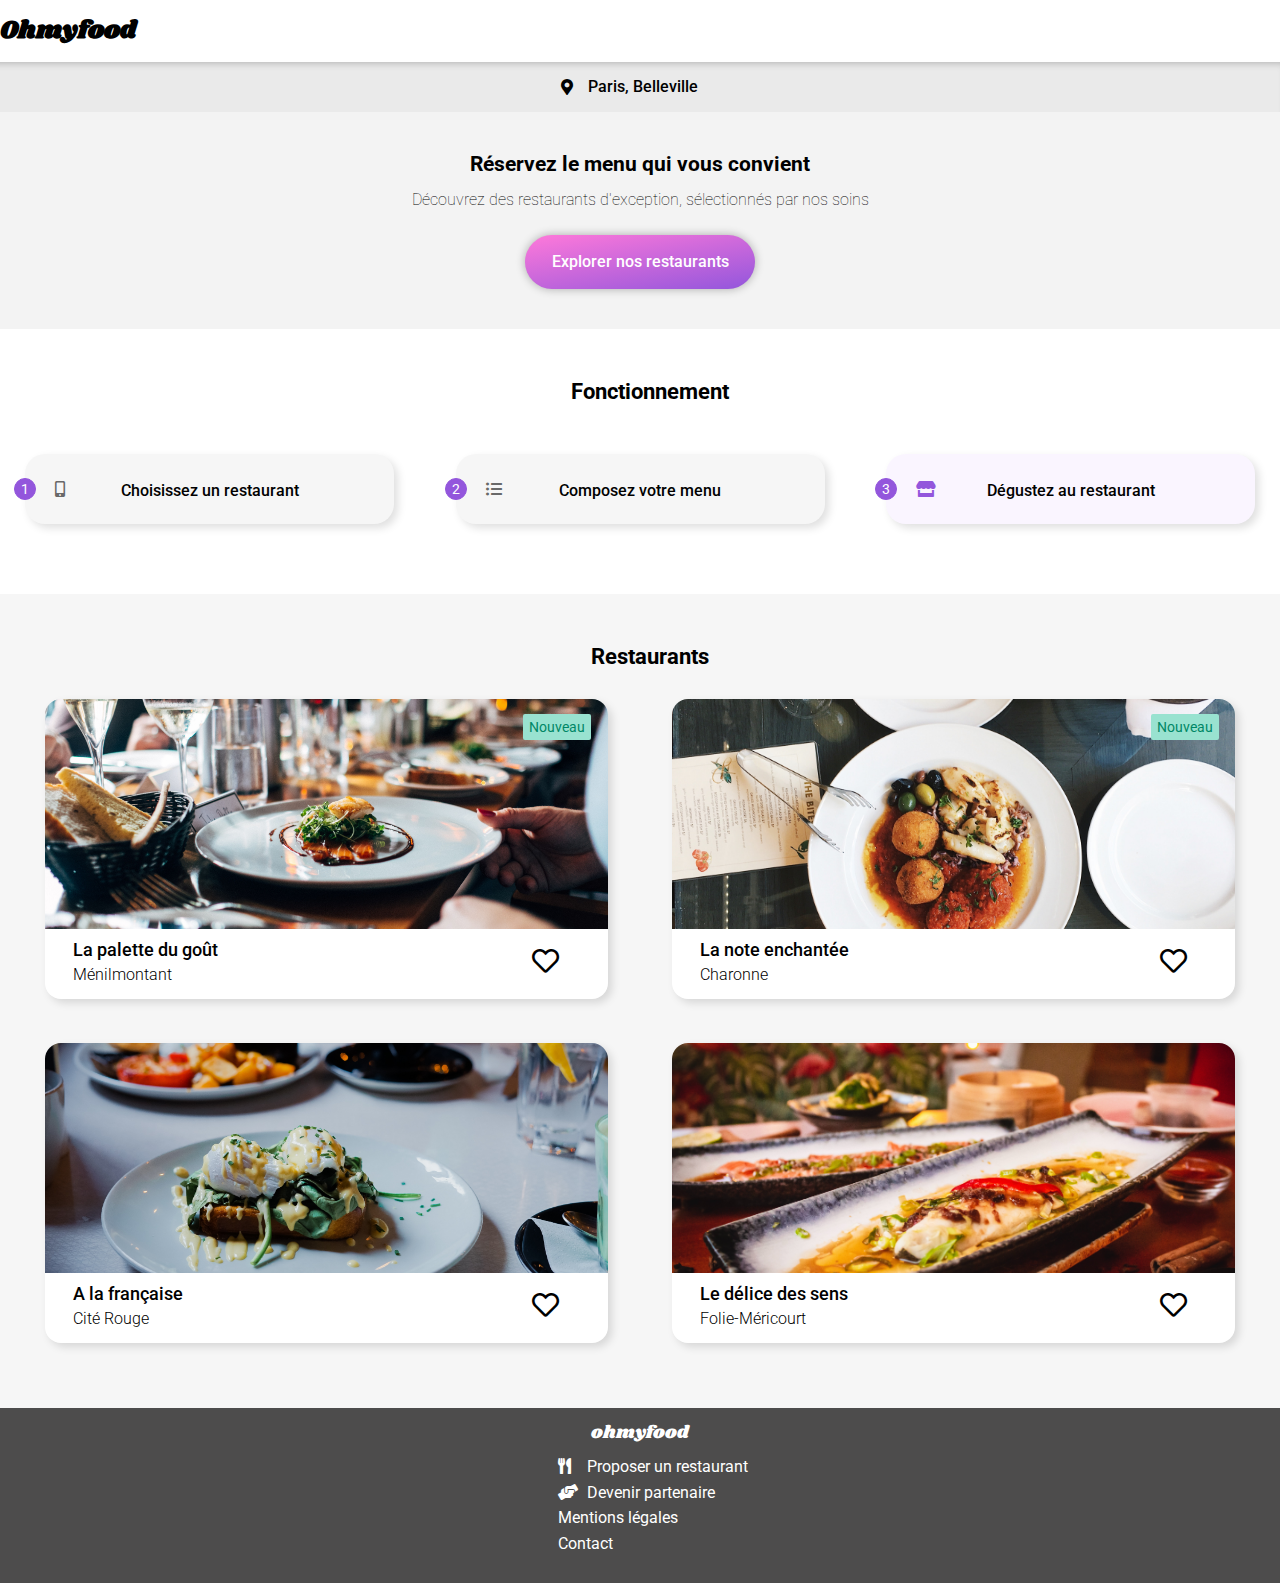
==== commit 1a182e6a: "Modification balises titre" ====
--- a/index.html
+++ b/index.html
@@ -20,9 +20,7 @@
     
     <!--Début du Header-->
     <header>
-        <div class="logo">
-            <img src="images/logo/ohmyfood.png" alt="Logo du site Ohmyfood">
-        </div>
+        <h1>Ohmyfood</h1>
     </header>
     <!--Fin du Header-->
     
@@ -34,7 +32,7 @@
 
         <!--Début de la section Présentation-->
         <section class="presentation">
-            <h1 class="presentation__title">Réservez le menu qui vous convient</h1>
+            <h2 class="presentation__title">Réservez le menu qui vous convient</h2>
             <p class="presentation__text">Découvrez des restaurants d'exception, sélectionnés par nos soins</p>
             <button class="presentation__button">
                 <span>Explorer nos restaurants</span>
--- a/sass/style.css
+++ b/sass/style.css
@@ -36,11 +36,6 @@
 
 h3 {
   font-size: 18px;
-  font-weight: 500;
-}
-
-h4 {
-  font-size: 16px;
   font-weight: 500;
 }
 
@@ -386,6 +381,8 @@
 
 .presentation__title {
   text-align: center;
+  font-size: 21px;
+  font-family: "Roboto", sans-serif;
   padding: 0 17px;
 }
 
@@ -480,15 +477,6 @@
   }
 }
 
-.process__step:hover {
-  background-color: #faf5ff;
-  cursor: pointer;
-}
-
-.process__step:hover > .process__icon {
-  color: #9356dc;
-}
-
 .process__number {
   display: -webkit-box;
   display: -ms-flexbox;
@@ -507,7 +495,7 @@
   width: 22px;
   height: 22px;
   position: absolute;
-  left: -12px;
+  left: -11px;
   top: 50%;
   -webkit-transform: translateY(-50%);
           transform: translateY(-50%);
@@ -531,6 +519,14 @@
   font-weight: 500;
   text-align: center;
   margin-top: -18px;
+}
+
+.process__step:last-child {
+  background-color: #faf5ff;
+}
+
+.process__step:last-child .process__icon {
+  color: #9356dc;
 }
 
 /**** Section Restaurants ****/
@@ -943,11 +939,16 @@
   overflow: hidden;
 }
 
-.menuItem h4,
+.menuItem h3,
 .menuItem p {
   white-space: nowrap;
   overflow: hidden;
   text-overflow: ellipsis;
+}
+
+.menuItem h3 {
+  font-size: 16px;
+  font-weight: 500;
 }
 
 .menuItem p {
